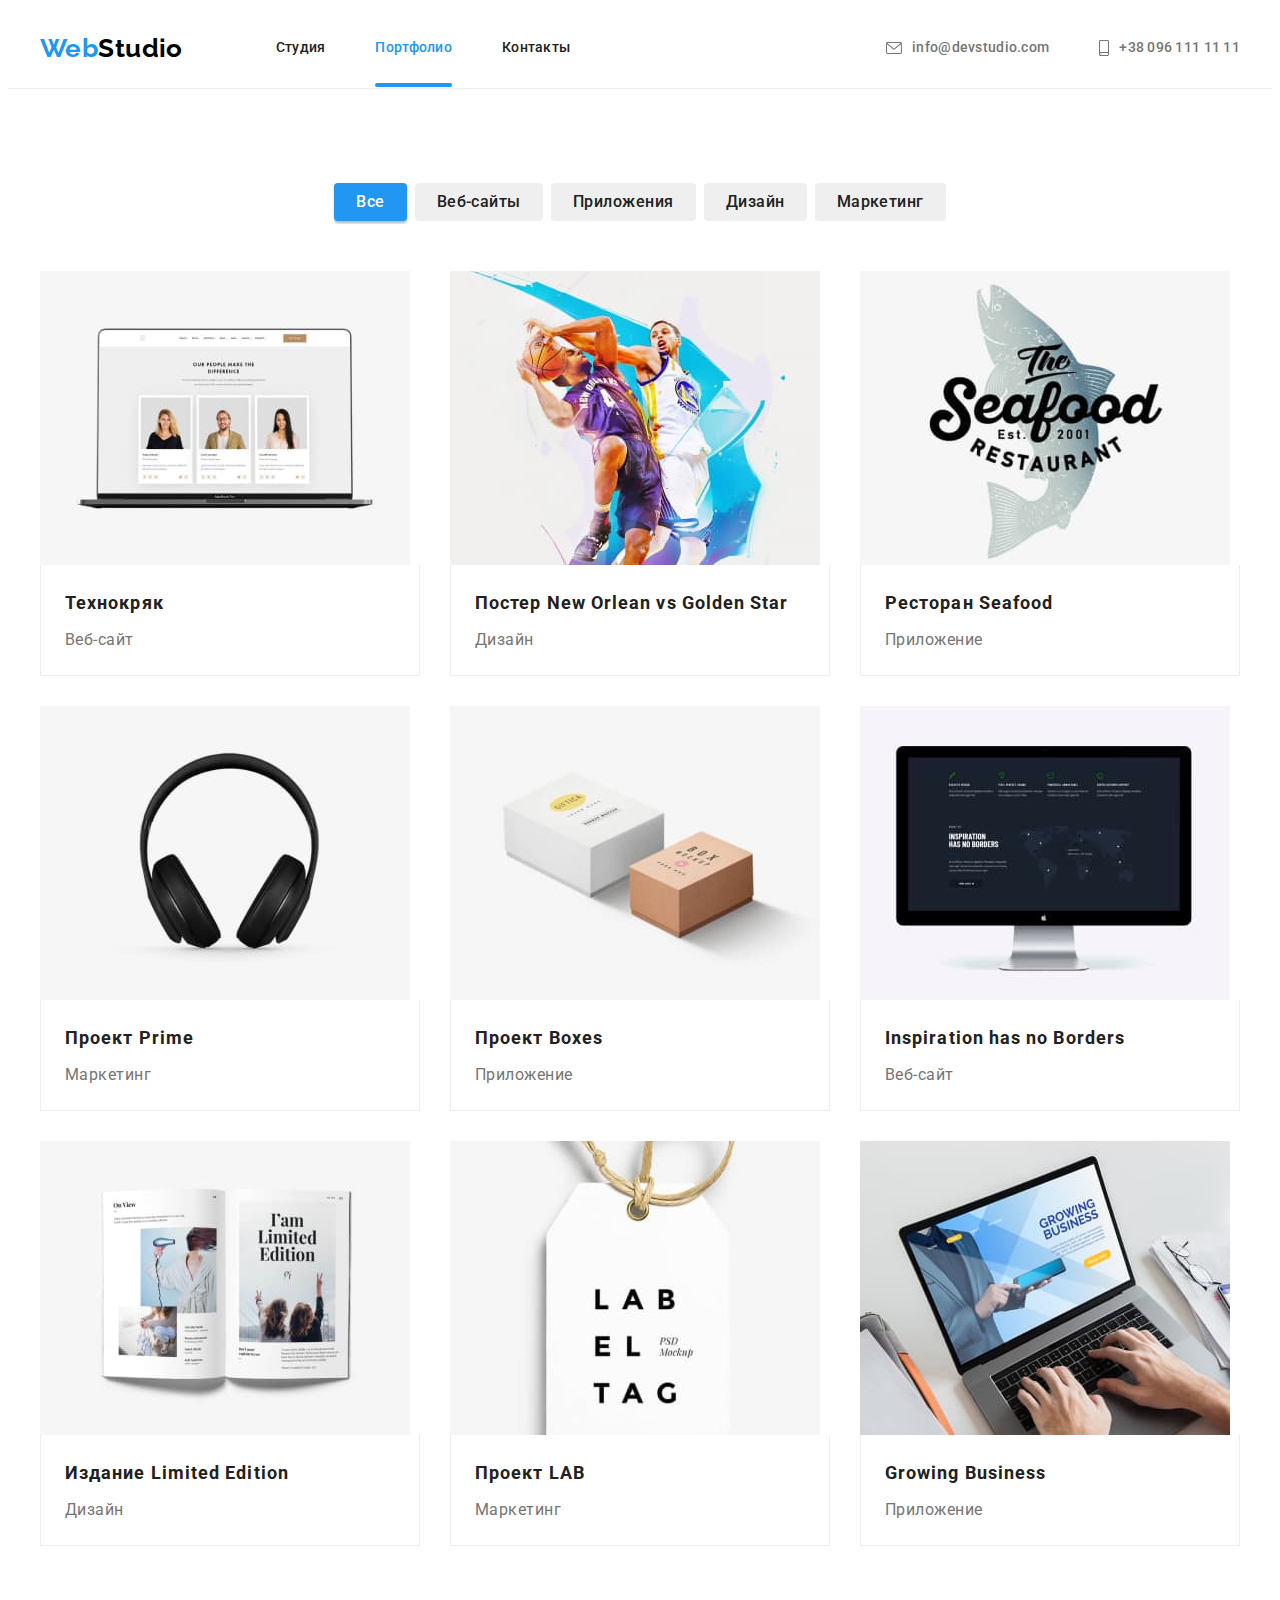
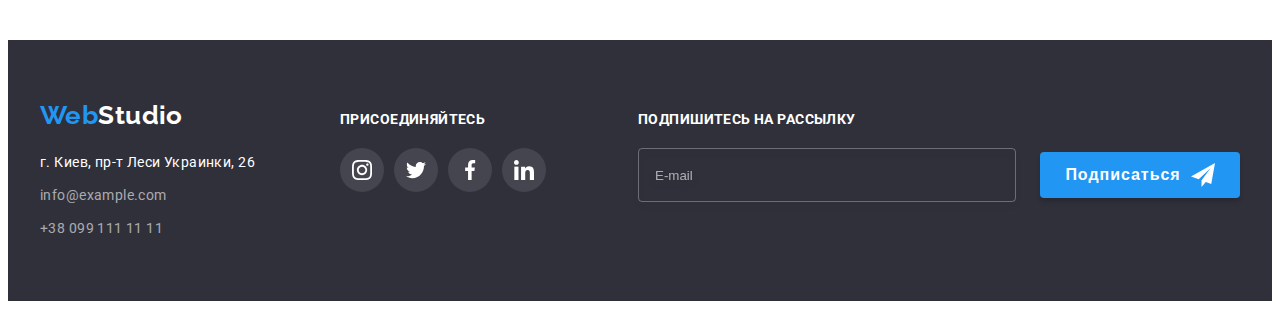
==== portfolio.html @ 94c58265 "add hw 6 files" ====
<!DOCTYPE html>
<html lang="ru">
  <head>
    <meta charset="UTF-8" />
    <meta http-equiv="X-UA-Compatible" content="IE=edge" />
    <meta name="viewport" content="width=device-width, initial-scale=1.0" />
    <title>Go item 1</title>
    <link rel="preconnect" href="https://fonts.googleapis.com" />
    <link rel="preconnect" href="https://fonts.gstatic.com" crossorigin />
    <link
      href="https://fonts.googleapis.com/css2?family=Raleway:wght@700&family=Roboto:wght@300;400;500;700;900&display=swap"
      rel="stylesheet"
    />
    <link
      rel="stylesheet"
      href="https://cdnjs.cloudflare.com/ajax/libs/modern-normalize/1.1.0/modern-normalize.min.css"
      integrity="sha512-wpPYUAdjBVSE4KJnH1VR1HeZfpl1ub8YT/NKx4PuQ5NmX2tKuGu6U/JRp5y+Y8XG2tV+wKQpNHVUX03MfMFn9Q=="
      crossorigin="anonymous"
      referrerpolicy="no-referrer"
    />
    <link rel="stylesheet" href="./css/main.min.css" />
  </head>
  <body>
    <!-- =================== HEADER =================== -->
    <header class="page-header">
		<div class="container page-header__container">
			<nav class="navigation">
				<!-- логотип -->
				<a class="logo page-header__logo logo_theme_light" href="index.html" lang="en"
					><span class="logo__prefix">Web</span>Studio</a
				>
				<!-- Список новігації -->
				<ul class="menu">
					<li class="menu__item">
						<a class="menu__link " href="index.html">Студия</a>
					</li>
					<li class="menu__item">
						<a class="menu__link menu__link_active" href="portfolio.html">Портфолио</a>
					</li>
					<li class="menu__item">
						<a class="menu__link" href="#contacts">Контакты</a>
					</li>
				</ul>
			</nav>
			<!-- список контактів в header -->
			<ul class="page-header__contacts">
				<li class="page-header__contacts-item">
					<a class="page-header__link" href="mailto:info@devstudio.com" lang="en">
						<svg class="page-header__icon" width="16" height="12">
							<use href="./images/sprite.svg#envelope"></use>
						</svg>
						info@devstudio.com
					</a>
				</li>
				<li class="page-header__contacts-item">
					<a class="page-header__link" href="tel:+380961111111">
						<svg class="page-header__icon" width="10" height="16">
							<use href="./images/sprite.svg#smartphone"></use>
						</svg>
						+38 096 111 11 11</a
					>
				</li>
			</ul>
		</div>
	</header>
    <!-- =================== /HEADER =================== -->
    <!-- =================== MAIN PORTFOLIO =================== -->
    <main class="portfolio-main">
      <section class="section">
        <h2 class="section-portfolio-title">Портфолио</h2>
        <div class="container">
          <ul class="filter-list list-reset">
            <li class="filter-list-item">
              <button class="filter-btn active-btn" type="button">Все</button>
            </li>
            <li class="filter-list-item">
              <button class="filter-btn" type="button">Веб-сайты</button>
            </li>
            <li class="filter-list-item">
              <button class="filter-btn" type="button">Приложения</button>
            </li>
            <li class="filter-list-item">
              <button class="filter-btn" type="button">Дизайн</button>
            </li>
            <li class="filter-list-item">
              <button class="filter-btn" type="button">Маркетинг</button>
            </li>
          </ul>
        </div>
        <div class="container">
          <ul class="portfolio-list list-reset">
            <li class="portfolio-list-item">
              <div class="portfolio-img-wrapper">
                <img
                  class="portfolio-img"
                  src="./images/portfolio/portfolio-img-0.jpg"
                  alt="Открытый ноутбук"
                  width="370"
                  height="294"
                />
                <p class="portfolio-overlay">
                  Ресурс предлагает комплексные предложения с разным уровнем функционала и сервисов.
                  Все это позволит посетителю получить исчерпывающие сведения о компании или частном
                  лице.
                </p>
              </div>
              <div class="portfolio-content-wrapper">
                <h3 class="portfolio-title">Технокряк</h3>
                <p class="portfolio-description">Веб-сайт</p>
              </div>
            </li>
            <li class="portfolio-list-item">
              <div class="portfolio-img-wrapper">
                <img
                  class="portfolio-img"
                  src="./images/portfolio/portfolio-img-1.jpg"
                  alt="Два баскетболиста с мячем в прежке"
                  width="370"
                  height="294"
                />
                <p class="portfolio-overlay">
                  Ресурс предлагает комплексные предложения с разным уровнем функционала и сервисов.
                  Все это позволит посетителю получить исчерпывающие сведения о компании или частном
                  лице.
                </p>
              </div>
              <div class="portfolio-content-wrapper">
                <h3 class="portfolio-title">Постер&nbsp;<span lang="en">New Orlean vs Golden Star</span></h3>
                <p class="portfolio-description">Дизайн</p>
              </div>
            </li>
            <li class="portfolio-list-item">
              <div class="portfolio-img-wrapper">
                <img
                  class="portfolio-img"
                  src="./images/portfolio/portfolio-img-2.jpg"
                  alt="Название ресторана на фоне лосося"
                  width="370"
                  height="294"
                />
                <p class="portfolio-overlay">
                  Ресурс предлагает комплексные предложения с разным уровнем функционала и сервисов.
                  Все это позволит посетителю получить исчерпывающие сведения о компании или частном
                  лице.
                </p>
              </div>
              <div class="portfolio-content-wrapper">
                <h3 class="portfolio-title">Ресторан&nbsp;<span lang="en">Seafood</span></h3>
                <p class="portfolio-description">Приложение</p>
              </div>
            </li>
            <li class="portfolio-list-item">
              <div class="portfolio-img-wrapper">
                <img
                  class="portfolio-img"
                  src="./images/portfolio/portfolio-img-3.jpg"
                  alt="Наушники полноразмерные черного цвета"
                  width="370"
                  height="294"
                />
                <p class="portfolio-overlay">
                  Ресурс предлагает комплексные предложения с разным уровнем функционала и сервисов.
                  Все это позволит посетителю получить исчерпывающие сведения о компании или частном
                  лице.
                </p>
              </div>
              <div class="portfolio-content-wrapper">
                <h3 class="portfolio-title">Проект&nbsp;<span lang="en">Prime</span></h3>
                <p class="portfolio-description">Маркетинг</p>
              </div>
            </li>
            <li class="portfolio-list-item">
              <div class="portfolio-img-wrapper">
                <img
                  class="portfolio-img"
                  src="./images/portfolio/portfolio-img-4.jpg"
                  alt="Две картонные коробки"
                  width="370"
                  height="294"
                />
                <p class="portfolio-overlay">
                  Ресурс предлагает комплексные предложения с разным уровнем функционала и сервисов.
                  Все это позволит посетителю получить исчерпывающие сведения о компании или частном
                  лице.
                </p>
              </div>
              <div class="portfolio-content-wrapper">
                <h3 class="portfolio-title">Проект&nbsp;<span lang="en">Boxes</span></h3>
                <p class="portfolio-description">Приложение</p>
              </div>
            </li>
            <li class="portfolio-list-item">
              <div class="portfolio-img-wrapper">
                <img
                  class="portfolio-img"
                  src="./images/portfolio/portfolio-img-5.jpg"
                  alt=""
                  width="370"
                  height="294"
                />
                <p class="portfolio-overlay">
                  Ресурс предлагает комплексные предложения с разным уровнем функционала и сервисов.
                  Все это позволит посетителю получить исчерпывающие сведения о компании или частном
                  лице.
                </p>
              </div>
              <div class="portfolio-content-wrapper">
                <h3 class="portfolio-title" lang="en">Inspiration has no Borders</h3>
                <p class="portfolio-description">Веб-сайт</p>
              </div>
            </li>
            <li class="portfolio-list-item">
              <div class="portfolio-img-wrapper">
                <img
                  class="portfolio-img"
                  src="./images/portfolio/portfolio-img-6.jpg"
                  alt=""
                  width="370"
                  height="294"
                />
                <p class="portfolio-overlay">
                  Ресурс предлагает комплексные предложения с разным уровнем функционала и сервисов.
                  Все это позволит посетителю получить исчерпывающие сведения о компании или частном
                  лице.
                </p>
              </div>
              <div class="portfolio-content-wrapper">
                <h3 class="portfolio-title">Издание&nbsp;<span lang="en">Limited Edition</span></h3>
                <p class="portfolio-description">Дизайн</p>
              </div>
            </li>
            <li class="portfolio-list-item">
              <div class="portfolio-img-wrapper">
                <img
                  class="portfolio-img"
                  src="./images/portfolio/portfolio-img-7.jpg"
                  alt=""
                  width="370"
                  height="294"
                />
                <p class="portfolio-overlay">
                  Ресурс предлагает комплексные предложения с разным уровнем функционала и сервисов.
                  Все это позволит посетителю получить исчерпывающие сведения о компании или частном
                  лице.
                </p>
              </div>
              <div class="portfolio-content-wrapper">
                <h3 class="portfolio-title">Проект&nbsp;<span lang="en">LAB</h3>
                <p class="portfolio-description">Маркетинг</p>
              </div>
            </li>
            <li class="portfolio-list-item">
              <div class="portfolio-img-wrapper">
                <img
                  class="portfolio-img"
                  src="./images/portfolio/portfolio-img-8.jpg"
                  alt=""
                  width="370"
                  height="294"
                />
                <p class="portfolio-overlay">
                  Ресурс предлагает комплексные предложения с разным уровнем функционала и сервисов.
                  Все это позволит посетителю получить исчерпывающие сведения о компании или частном
                  лице.
                </p>
              </div>
              <div class="portfolio-content-wrapper">
                <h3 class="portfolio-title" lang="en">Growing Business</h3>
                <p class="portfolio-description">Приложение</p>
              </div>
            </li>
          </ul>
        </div>
      </section>
    </main>
    <!-- =================== /MAIN PORTFOLIO =================== -->
    <!-- =================== FOOTER =================== -->
    <footer class="footer">
		<!-- логотип -->
		<div class="container container_flex">
			<div class="logo-address-wrapper">
				<a class="logo footer__logo logo_theme_dark" href="index.html" lang="en"
					><span class="logo__prefix">Web</span>Studio</a
				>
				<address class="contacts-wrapper" id="contacts">
					<ul class="contacts">
						<li class="contacts__item">
							<a
								class="contacts__address"
								href="https://goo.gl/maps/Z5ZoZH5XXQF2UGuZ8"
								target="_blank"
								rel="noopener noreferrre"
								>г. Киев, пр-т Леси Украинки, 26</a
							>
						</li>
						<li class="contacts__item">
							<a class="contacts__mail" href="mailto:info@example.com" lang="en"
								>info@example.com</a
							>
						</li>
						<li class="contacts__item">
							<a class="contacts__tel" href="tel:+380991111111"
								>+38 099 111 11 11</a
							>
						</li>
					</ul>
				</address>
			</div>
			<div class="social-wrapper">
				<p class="footer__wrapper-description">Присоединяйтесь</p>
				<ul class="social">
					<li class="social__item">
						<a href="#" class="social__link social__link_theme_dark">
							<svg
								class="social__icon social__icon_theme_dark"
								width="20px"
								height="20px"
							>
								<use href="./images/sprite.svg#instagram"></use>
							</svg>
						</a>
					</li>
					<li class="social__item">
						<a href="#" class="social__link social__link_theme_dark">
							<svg
								class="social__icon social__icon_theme_dark"
								width="20px"
								height="20px"
							>
								<use href="./images/sprite.svg#twitter"></use>
							</svg>
						</a>
					</li>
					<li class="social__item">
						<a href="#" class="social__link social__link_theme_dark">
							<svg
								class="social__icon social__icon_theme_dark"
								width="20px"
								height="20px"
							>
								<use href="./images/sprite.svg#facebook"></use>
							</svg>
						</a>
					</li>
					<li class="social__item">
						<a href="#" class="social__link social__link_theme_dark">
							<svg
								class="social__icon social__icon_theme_dark"
								width="20px"
								height="20px"
							>
								<use href="./images/sprite.svg#linkedin"></use>
							</svg>
						</a>
					</li>
				</ul>
			</div>
			<div class="subscription-form-wrapper">
				<form name="subscription-form" class="subscription-form">
					<p class="footer__wrapper-description">Подпишитесь на рассылку</p>
					<div class="subscription-form-container">
						<input
							type="email"
							name="user_email"
							class="subscription-form__input"
							required
							placeholder="E-mail"
						/>
						<button type="submit" class="button">
							Подписаться
							<svg class="button__send-icon">
								<use href="./images/sprite.svg#send-icon"></use>
							</svg>
						</button>
					</div>
				</form>
			</div>
		</div>
	</footer>
    <!-- =================== /FOOTER =================== -->
    <script src="./script/js.js"></script>
  </body>
</html>
---- css/main.min.css ----
:root{--accent-color: #2196f3;--title-color: #ffffff;--subtitle-color: #212121;--description-color: #757575;--title-background-color: #2f303a;--portfolio-background-color: #e5e5e5;--card-items: 3;--card-indent: 30px}.visually-hidden{position:absolute;width:1px;height:1px;margin:-1px;border:0;padding:0;white-space:nowrap;clip-path:inset(100%);clip:rect(0 0 0 0);overflow:hidden}ul,ol{list-style:none}a{text-decoration:none}h1,h2,h3,h4,h5,h6,p{margin-top:0;margin-bottom:0}ul,ol{margin-top:0;margin-bottom:0;padding-left:0}img{display:block}button{cursor:pointer}address{font-style:normal}body{font-family:"Roboto",sans-serif;color:var(--description-color);font-size:14px;letter-spacing:.03em;line-height:1.14;min-width:1200px}.container{width:1200px;margin-left:auto;margin-right:auto;padding-left:15px;padding-right:15px}.container_flex{display:flex}.section{padding-top:94px;padding-bottom:94px}.section_no_padding_top{padding-top:0}.section_bg-color{background-color:#f5f4fa}.section-title{margin-bottom:50px;font-weight:700;font-size:36px;line-height:1.17;text-align:center;color:var(--subtitle-color)}.hero__container{display:flex;flex-direction:column;align-items:center;width:1600px;height:600px;padding-top:200px;padding-bottom:200px;background-color:var(--title-background-color);background-image:linear-gradient(rgba(47, 48, 58, 0.4), rgba(47, 48, 58, 0.4)),url("../images/hero/nero-background.jpg");background-repeat:no-repeat;background-position:center;background-size:contain}.hero__title{width:696px;margin-bottom:30px;color:var(--title-color);font-weight:900;font-size:44px;line-height:1.36;text-align:center;letter-spacing:.06em;text-transform:uppercase}.benefits{display:flex;margin-left:calc(-1*var(--card-indent));margin-top:calc(-1*var(--card-indent))}.benefits__card{margin-left:var(--card-indent);margin-top:var(--card-indent);--card-items: 4;width:calc((100% - var(--card-indent)*var(--card-items))/var(--card-items))}.benefits__icon-wrapper{padding-left:calc((100% - 70px)/2);padding-top:25px;padding-bottom:25px;margin-bottom:30px;background:#f5f4fa;border-radius:4px}.benefits__icon{width:70px;height:70px;transform:scale(1);transition:transform 250ms cubic-bezier(0.4, 0, 0.2, 1)}.benefits__card:hover .benefits__icon,.benefits__card:focus .benefits__icon{transform:scale(1.25)}.benefits__title{margin-bottom:10px;color:var(--subtitle-color);font-weight:700;text-transform:uppercase}.benefits__description{line-height:1.71}.our-works{display:flex;flex-wrap:wrap;margin-left:calc(-1*var(--card-indent));margin-top:calc(-1*var(--card-indent))}.our-works__card{position:relative;overflow:hidden;margin-left:var(--card-indent);margin-top:var(--card-indent);width:calc((100% - var(--card-indent)*var(--card-items))/var(--card-items))}.our-works__img{transform:scale(1);transition:transform 250ms cubic-bezier(0.4, 0, 0.2, 1)}.our-works__card:hover .our-works__img,.our-works__card:focus .our-works__img{transform:scale(1.05)}.our-works__description{display:flex;align-items:center;justify-content:center;position:absolute;bottom:0;width:100%;height:70px;background-color:rgba(47,48,58,.8);font-weight:700;text-transform:uppercase;color:var(--title-color);transform:translateY(100%);transition:transform 250ms cubic-bezier(0.4, 0, 0.2, 1);overflow:auto}.our-works__card:hover .our-works__description,.our-works__card:focus .our-works__description{transform:translateY(0)}.employees{display:flex;flex-wrap:wrap;margin-left:calc(-1*var(--card-indent));margin-top:calc(-1*var(--card-indent))}.employees__card{padding-bottom:30px;--card-items: 4;margin-left:var(--card-indent);margin-top:var(--card-indent);width:calc((100% - var(--card-indent)*var(--card-items))/var(--card-items));background:#fff;box-shadow:0px 1px 3px rgba(0,0,0,.12),0px 1px 1px rgba(0,0,0,.14),0px 2px 1px rgba(0,0,0,.2);border-radius:0px 0px 4px 4px;transform:scale(1);transition:transform 250ms cubic-bezier(0.4, 0, 0.2, 1)}.employees__card:hover,.employees__card:focus{transform:scale(1.05)}.employees__photo{margin-bottom:30px}.employees__title{margin-bottom:10px;font-weight:500;font-size:16px;line-height:1.19;text-align:center;color:var(--subtitle-color)}.employees__position{margin-bottom:16px;font-size:16px;line-height:1.19;text-align:center;color:var(--description-color)}.clients{display:flex;justify-content:space-between}.clients__link{display:flex;justify-content:center;align-items:center;width:170px;height:92px;border:1px #afb1b8 solid;border-radius:4px;transition:border-color 250ms cubic-bezier(0.4, 0, 0.2, 1)}.clients__link:hover,.clients__link:focus{border-color:var(--accent-color)}.clients__icon{width:106px;height:60px;fill:#afb1b8;transform:scale(1);transition:transform 250ms cubic-bezier(0.4, 0, 0.2, 1),fill 250ms cubic-bezier(0.4, 0, 0.2, 1)}.clients__link:hover .clients__icon,.clients__link:focus .clients__icon{fill:var(--accent-color);transform:scale(1.25)}.section-portfolio-title{display:none}.filter-list{display:flex;justify-content:center}.filter-list-item:not(:last-child){margin-bottom:50px;margin-right:8px}.filter-btn{position:relative;padding:6px 22px;font-family:"Roboto",sans-serif;font-style:normal;font-weight:500;font-size:16px;line-height:1.63;letter-spacing:.03em;text-align:center;color:var(--subtitle-color);cursor:pointer;border:none;border-radius:4px;transition:background-color 250ms cubic-bezier(0.4, 0, 0.2, 1),color 250ms cubic-bezier(0.4, 0, 0.2, 1),box-shadow 250ms cubic-bezier(0.4, 0, 0.2, 1)}.filter-btn:hover,.filter-btn:focus{background-color:var(--accent-color);color:var(--title-color);box-shadow:0px 3px 1px rgba(0,0,0,.1),0px 1px 2px rgba(0,0,0,.08),0px 2px 2px rgba(0,0,0,.12)}.active-btn{background-color:var(--accent-color);color:var(--title-color);box-shadow:0px 3px 1px rgba(0,0,0,.1),0px 1px 2px rgba(0,0,0,.08),0px 2px 2px rgba(0,0,0,.12)}.portfolio-list{display:flex;flex-wrap:wrap;margin-left:calc(-1*var(--card-indent));margin-top:calc(-1*var(--card-indent))}.portfolio-list-item{margin-left:var(--card-indent);margin-top:var(--card-indent);width:calc((100% - var(--card-indent)*var(--card-items))/var(--card-items));transition:box-shadow 250ms cubic-bezier(0.4, 0, 0.2, 1)}.portfolio-list-item:hover,.portfolio-list-item:focus{box-shadow:0px 1px 1px rgba(0,0,0,.12),0px 4px 4px rgba(0,0,0,.06),1px 4px 6px rgba(0,0,0,.16)}.portfolio-img-wrapper{position:relative;overflow:hidden}.portfolio-overlay{position:absolute;width:100%;height:100%;padding:63px 24px;top:0;left:0;background-color:rgba(33,150,243,.9);font-family:"Roboto",sans-serif;font-style:normal;font-weight:400;font-size:18px;line-height:1.56;letter-spacing:.03em;color:var(--title-color);transform:translateY(100%);transition:transform 250ms cubic-bezier(0.4, 0, 0.2, 1);overflow:auto}.portfolio-list-item:hover .portfolio-overlay,.portfolio-list-item:focus .portfolio-overlay{transform:translateY(0)}.portfolio-content-wrapper{padding:20px 24px 20px 24px;border:1px solid #eee;border-top:0}.portfolio-title{margin-bottom:4px;font-family:"Roboto",sans-serif;font-style:normal;font-weight:700;font-size:18px;line-height:2;letter-spacing:.06em;color:var(--subtitle-color)}.portfolio-description{font-family:"Roboto",sans-serif;font-style:normal;font-weight:400;font-size:16px;line-height:1.88;letter-spacing:.03em;color:var(--description-color)}.page-header{display:flex;align-items:center;min-height:80px;border-bottom:1px solid #ececec}.page-header__container{display:flex;align-items:center;justify-content:space-between}.navigation{display:flex;align-items:center}.menu{display:flex;align-items:center}.menu__item:not(:last-child){margin-right:50px}.menu__link{position:relative;padding-top:32px;padding-bottom:32px;font-weight:500;letter-spacing:.02em;color:var(--subtitle-color);transition:color 250ms cubic-bezier(0.4, 0, 0.2, 1)}.menu__link:hover,.menu__link:focus{color:var(--accent-color)}.menu__link::after{content:"";position:absolute;display:block;bottom:40%;left:50%;right:50%;border:2px var(--accent-color) solid;border-radius:2px;background-color:var(--accent-color);opacity:0;transition:opacity 500ms cubic-bezier(0.4, 0, 0.2, 1),bottom 500ms linear,left 500ms linear,right 500ms linear}.menu__link:hover::after,.menu__link:focus::after{opacity:1;bottom:0%;left:0;right:0}.menu__link_active{color:var(--accent-color)}.menu__link_active::after{opacity:1;bottom:0%;left:0;right:0}.page-header__contacts{display:flex;align-items:center}.page-header__contacts-item:first-child{margin-right:50px}.page-header__link{display:flex;align-items:center;font-weight:500;letter-spacing:.02em;color:var(--description-color);fill:var(--description-color);transition:color 250ms cubic-bezier(0.4, 0, 0.2, 1),fill 250ms cubic-bezier(0.4, 0, 0.2, 1)}.page-header__link:hover,.page-header__link:focus{color:var(--accent-color);fill:var(--accent-color)}.page-header__icon{margin-right:10px}.footer{background-color:var(--title-background-color)}.logo-address-wrapper{padding-top:60px;padding-bottom:60px;margin-right:70px}.contacts{width:230px}.contacts__item:not(:last-child){margin-bottom:9px}.contacts__address{font-style:normal;font-weight:400;line-height:1.71;color:var(--title-color)}.contacts__mail,.contacts__tel{font-style:normal;font-weight:400;line-height:1.71;color:rgba(255,255,255,.6)}.social-wrapper{padding-top:72px;margin-right:92px}.footer__wrapper-description{font-weight:700;text-transform:uppercase;color:var(--title-color);margin-bottom:20px}.subscription-form-wrapper{padding-top:72px;width:100%}.subscription-form-container{display:flex;justify-content:space-between}.subscription-form__input{width:358px;height:50px;margin-right:12px;padding-left:16px;color:var(--title-color);background-color:rgba(0,0,0,0);border:1px solid rgba(255,255,255,.3);filter:drop-shadow(0px 4px 4px rgba(0, 0, 0, 0.15));border-radius:4px}.subscription-form__input::placeholder{color:rgba(255,255,255,.6)}.logo{display:inline-block;font-family:"Raleway",sans-serif;font-weight:700;font-size:26px;line-height:1.19;transition:transform 250ms cubic-bezier(0.4, 0, 0.2, 1)}.logo:hover,.logo:focus{transform:scale(1.1)}.page-header__logo{margin-right:93px}.footer__logo{margin-bottom:20px}.logo_theme_light{color:#000}.logo_theme_dark{color:var(--title-color)}.logo__prefix{color:var(--accent-color)}.social{display:flex;justify-content:center;align-items:center}.social__item:not(:last-child){margin-right:10px}.social__link{display:flex;justify-content:center;align-items:center;width:44px;height:44px;border-radius:50%;transition:background-color 250ms cubic-bezier(0.4, 0, 0.2, 1)}.social__link:hover,.social__link:focus{background-color:var(--accent-color)}.social__link_theme_light{background-color:var(--title-color)}.social__link_theme_dark{background-color:rgba(255,255,255,.1)}.social__icon{transition:fill 250ms cubic-bezier(0.4, 0, 0.2, 1)}.social__link:hover .social__icon,.social__link:focus .social__icon{fill:var(--title-color)}.social__icon_theme_light{fill:#afb1b8}.social__icon_theme_dark{fill:var(--title-color)}.button{display:flex;justify-content:center;align-items:center;align-self:center;min-width:200px;border:none;box-shadow:0px 4px 4px rgba(0,0,0,.15);border-radius:4px;padding:8px 22px;color:var(--title-color);background-color:var(--accent-color);font-weight:700;font-size:16px;line-height:1.88;letter-spacing:.06em;cursor:pointer;transition:background-color 250ms cubic-bezier(0.4, 0, 0.2, 1)}.button:hover,.button:focus{background-color:#188ce8}.button__send-icon{width:24px;height:24px;margin-left:10px;fill:var(--title-color)}.backdrop{position:fixed;top:0;left:0;width:100%;height:100%;background-color:rgba(0,0,0,.2);transition:opacity 250ms cubic-bezier(0.4, 0, 0.2, 1),visibility 250ms cubic-bezier(0.4, 0, 0.2, 1),transform 250ms cubic-bezier(0.4, 0, 0.2, 1)}.backdrop.is-hidden{opacity:0;transform:scale(0);visibility:hidden;pointer-events:none}.modal{position:absolute;padding:40px;width:528px;height:581px;top:50%;left:50%;transform:translate(-50%, -50%);background-color:#fff;border-radius:4px}.modal-close-btn{display:flex;justify-content:center;align-items:center;position:absolute;top:8px;right:8px;width:30px;height:30px;padding:none;background-color:#fff;border:1px solid rgba(0,0,0,.1);border-radius:50%;cursor:pointer}.modal-close-btn-icon{width:18px;height:18px;fill:#000;transition:fill 250ms cubic-bezier(0.4, 0, 0.2, 1)}.modal-close-btn:hover .modal-close-btn-icon,.modal-close-btn:focus .modal-close-btn-icon{fill:var(--accent-color)}.call-back-form{display:flex;flex-direction:column;justify-content:flex-start}.call-back-form-description{font-weight:700;font-size:20px;line-height:1.15;text-align:center;color:var(--subtitle-color);margin-bottom:12px}.call-back-form-lable{margin-bottom:10px}.call-back-form-lable-kay{display:block;font-size:12px;line-height:1.17;letter-spacing:.01em;color:var(--description-color);margin-bottom:4px}.call-back-form-input-wrapper{position:relative;display:block}.call-back-form-input{width:100%;height:40px;border:1px solid rgba(33,33,33,.2);border-radius:4px;padding-left:42px;transition:border-color 250ms cubic-bezier(0.4, 0, 0.2, 1)}.call-back-form-input:focus{outline:none;border-color:var(--accent-color)}.call-back-form-input-icon{position:absolute;left:12px;top:50%;transform:translateY(-50%);width:18px;height:18px;fill:var(--subtitle-color);transition:fill 250ms cubic-bezier(0.4, 0, 0.2, 1)}.call-back-form-input:focus+.call-back-form-input-icon{fill:var(--accent-color)}.call-back-form-message{width:100%;height:120px;resize:none;padding:12px 16px;border:1px solid rgba(33,33,33,.2);border-radius:4px;margin-bottom:20px;transition:border-color 250ms cubic-bezier(0.4, 0, 0.2, 1)}.call-back-form-message:focus{outline:none;border-color:var(--accent-color)}.call-back-form-message::placeholder{letter-spacing:.01em;color:rgba(117,117,117,.5)}.call-back-form-checkbox-wrapper{display:flex;justify-content:flex-start;align-items:center;flex-wrap:wrap;margin-bottom:30px}.call-back-form-checkbox-icon{display:inline-block;width:16px;height:15px;border:2px solid var(--subtitle-color);border-radius:2px;margin-right:7px;cursor:pointer;fill:rgba(0,0,0,0);transition:border 250ms cubic-bezier(0.4, 0, 0.2, 1),fill 250ms cubic-bezier(0.4, 0, 0.2, 1),outline 250ms cubic-bezier(0.4, 0, 0.2, 1)}.call-back-form-checkbox:checked+.call-back-form-checkbox-icon{border:none;fill:var(--accent-color)}.call-back-form-checkbox:checked:focus+.call-back-form-checkbox-icon{outline:1px solid rgba(0,0,0,.8)}.call-back-form-checkbox:not(:checked):focus+.call-back-form-checkbox-icon{outline:1px solid var(--accent-color)}.call-back-form-checkbox-lable-kay{line-height:1.71;letter-spacing:.03em;color:var(--description-color)}.call-back-form-checkbox-link{text-decoration:underline;color:var(--accent-color)}/*# sourceMappingURL=main.min.css.map */
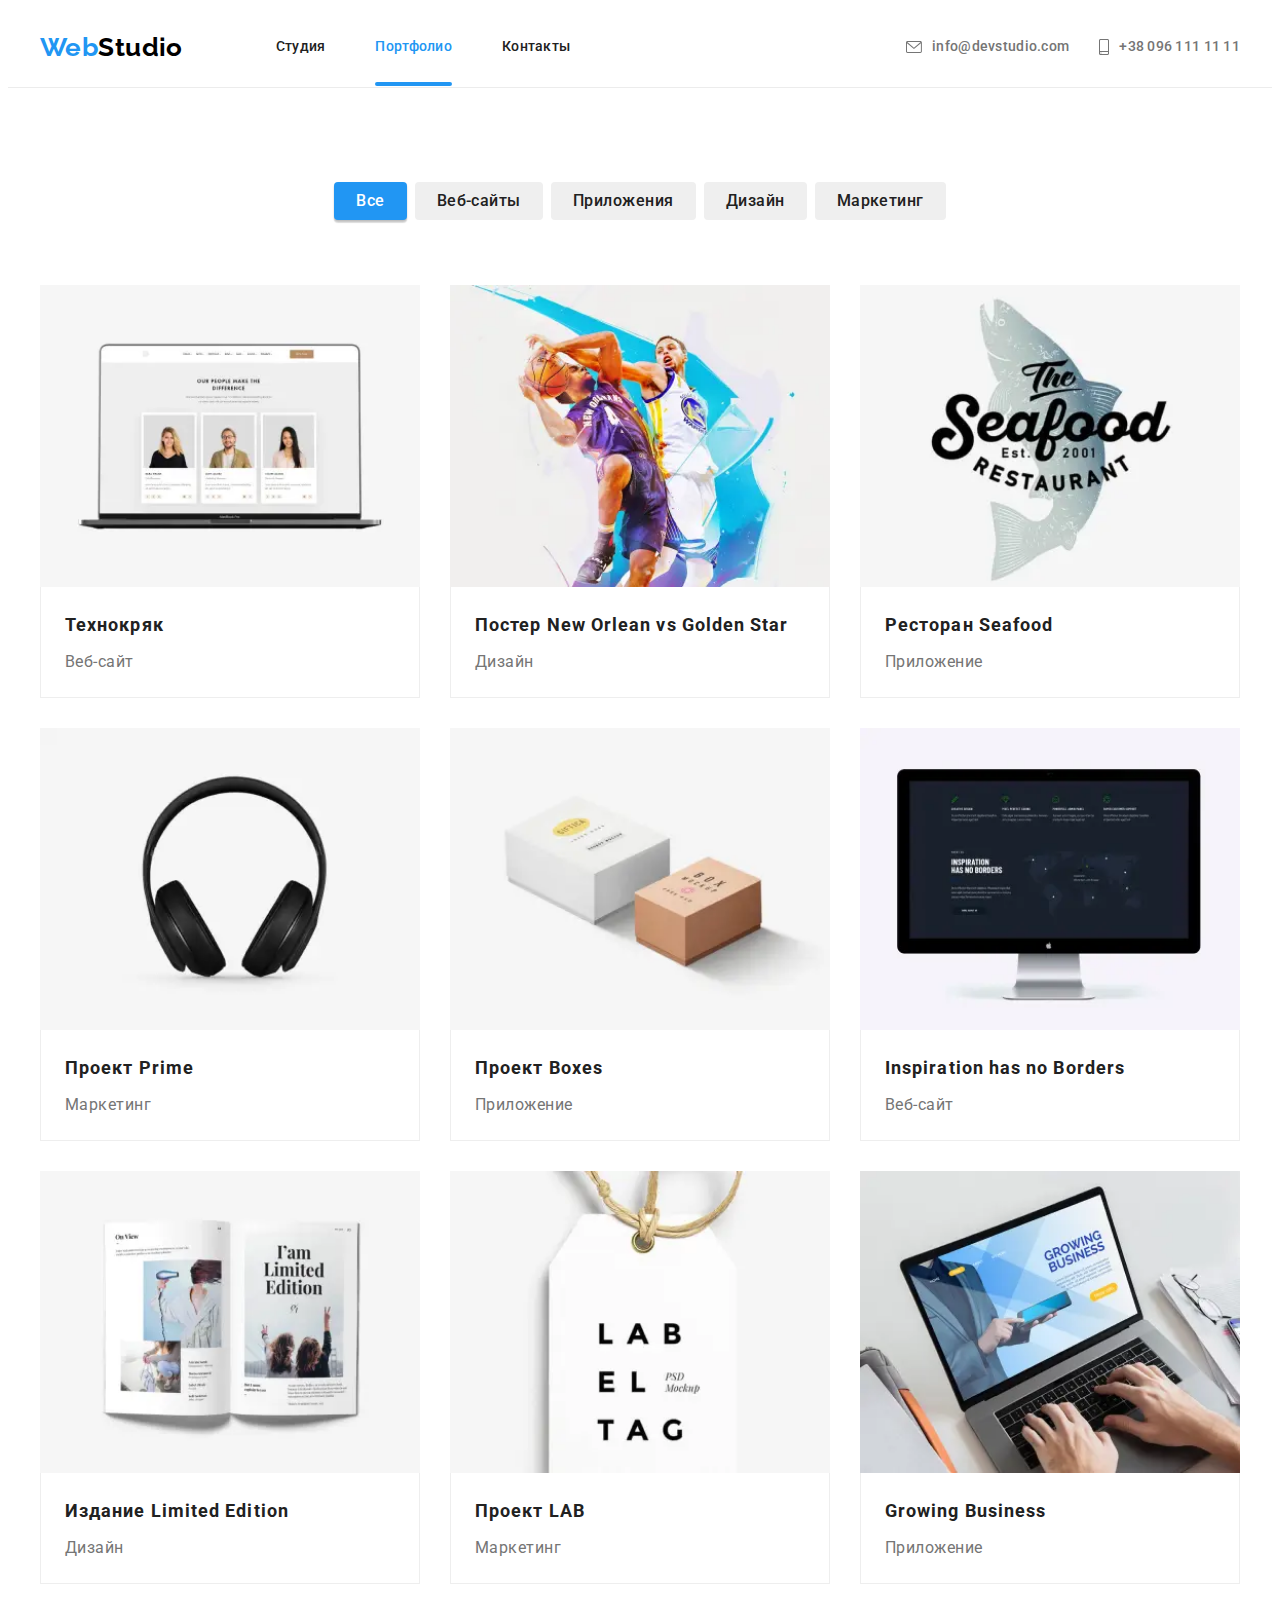
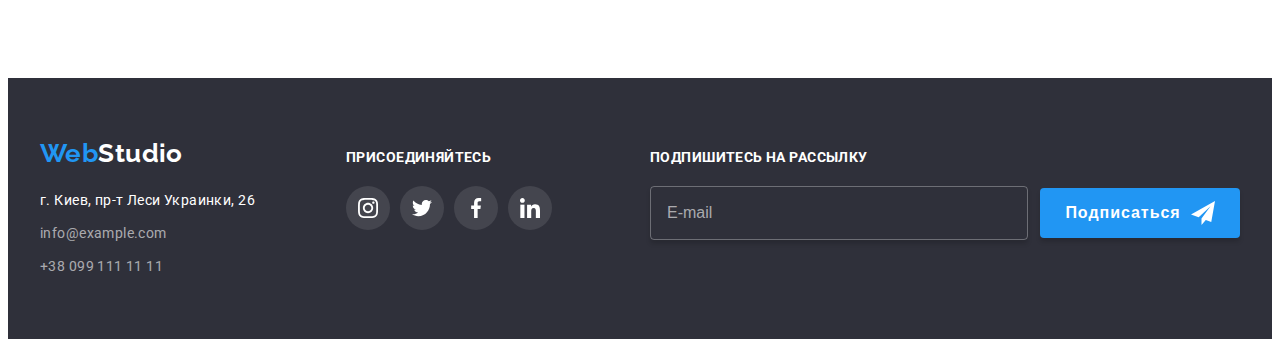
==== commit d38f2adf: "add adaptation, /webp, @2x" ====
--- a/portfolio.html
+++ b/portfolio.html
@@ -1,383 +1,905 @@
 <!DOCTYPE html>
 <html lang="ru">
-  <head>
-    <meta charset="UTF-8" />
-    <meta http-equiv="X-UA-Compatible" content="IE=edge" />
-    <meta name="viewport" content="width=device-width, initial-scale=1.0" />
-    <title>Go item 1</title>
-    <link rel="preconnect" href="https://fonts.googleapis.com" />
-    <link rel="preconnect" href="https://fonts.gstatic.com" crossorigin />
-    <link
-      href="https://fonts.googleapis.com/css2?family=Raleway:wght@700&family=Roboto:wght@300;400;500;700;900&display=swap"
-      rel="stylesheet"
-    />
-    <link
-      rel="stylesheet"
-      href="https://cdnjs.cloudflare.com/ajax/libs/modern-normalize/1.1.0/modern-normalize.min.css"
-      integrity="sha512-wpPYUAdjBVSE4KJnH1VR1HeZfpl1ub8YT/NKx4PuQ5NmX2tKuGu6U/JRp5y+Y8XG2tV+wKQpNHVUX03MfMFn9Q=="
-      crossorigin="anonymous"
-      referrerpolicy="no-referrer"
-    />
-    <link rel="stylesheet" href="./css/main.min.css" />
-  </head>
-  <body>
-    <!-- =================== HEADER =================== -->
-    <header class="page-header">
-		<div class="container page-header__container">
-			<nav class="navigation">
-				<!-- логотип -->
-				<a class="logo page-header__logo logo_theme_light" href="index.html" lang="en"
-					><span class="logo__prefix">Web</span>Studio</a
-				>
-				<!-- Список новігації -->
-				<ul class="menu">
-					<li class="menu__item">
-						<a class="menu__link " href="index.html">Студия</a>
-					</li>
-					<li class="menu__item">
-						<a class="menu__link menu__link_active" href="portfolio.html">Портфолио</a>
-					</li>
-					<li class="menu__item">
-						<a class="menu__link" href="#contacts">Контакты</a>
-					</li>
-				</ul>
-			</nav>
-			<!-- список контактів в header -->
-			<ul class="page-header__contacts">
-				<li class="page-header__contacts-item">
-					<a class="page-header__link" href="mailto:info@devstudio.com" lang="en">
-						<svg class="page-header__icon" width="16" height="12">
-							<use href="./images/sprite.svg#envelope"></use>
-						</svg>
-						info@devstudio.com
-					</a>
-				</li>
-				<li class="page-header__contacts-item">
-					<a class="page-header__link" href="tel:+380961111111">
-						<svg class="page-header__icon" width="10" height="16">
-							<use href="./images/sprite.svg#smartphone"></use>
-						</svg>
-						+38 096 111 11 11</a
-					>
-				</li>
-			</ul>
-		</div>
-	</header>
-    <!-- =================== /HEADER =================== -->
-    <!-- =================== MAIN PORTFOLIO =================== -->
-    <main class="portfolio-main">
-      <section class="section">
-        <h2 class="section-portfolio-title">Портфолио</h2>
-        <div class="container">
-          <ul class="filter-list list-reset">
-            <li class="filter-list-item">
-              <button class="filter-btn active-btn" type="button">Все</button>
-            </li>
-            <li class="filter-list-item">
-              <button class="filter-btn" type="button">Веб-сайты</button>
-            </li>
-            <li class="filter-list-item">
-              <button class="filter-btn" type="button">Приложения</button>
-            </li>
-            <li class="filter-list-item">
-              <button class="filter-btn" type="button">Дизайн</button>
-            </li>
-            <li class="filter-list-item">
-              <button class="filter-btn" type="button">Маркетинг</button>
-            </li>
-          </ul>
-        </div>
-        <div class="container">
-          <ul class="portfolio-list list-reset">
-            <li class="portfolio-list-item">
-              <div class="portfolio-img-wrapper">
-                <img
-                  class="portfolio-img"
-                  src="./images/portfolio/portfolio-img-0.jpg"
-                  alt="Открытый ноутбук"
-                  width="370"
-                  height="294"
-                />
-                <p class="portfolio-overlay">
-                  Ресурс предлагает комплексные предложения с разным уровнем функционала и сервисов.
-                  Все это позволит посетителю получить исчерпывающие сведения о компании или частном
-                  лице.
-                </p>
-              </div>
-              <div class="portfolio-content-wrapper">
-                <h3 class="portfolio-title">Технокряк</h3>
-                <p class="portfolio-description">Веб-сайт</p>
-              </div>
-            </li>
-            <li class="portfolio-list-item">
-              <div class="portfolio-img-wrapper">
-                <img
-                  class="portfolio-img"
-                  src="./images/portfolio/portfolio-img-1.jpg"
-                  alt="Два баскетболиста с мячем в прежке"
-                  width="370"
-                  height="294"
-                />
-                <p class="portfolio-overlay">
-                  Ресурс предлагает комплексные предложения с разным уровнем функционала и сервисов.
-                  Все это позволит посетителю получить исчерпывающие сведения о компании или частном
-                  лице.
-                </p>
-              </div>
-              <div class="portfolio-content-wrapper">
-                <h3 class="portfolio-title">Постер&nbsp;<span lang="en">New Orlean vs Golden Star</span></h3>
-                <p class="portfolio-description">Дизайн</p>
-              </div>
-            </li>
-            <li class="portfolio-list-item">
-              <div class="portfolio-img-wrapper">
-                <img
-                  class="portfolio-img"
-                  src="./images/portfolio/portfolio-img-2.jpg"
-                  alt="Название ресторана на фоне лосося"
-                  width="370"
-                  height="294"
-                />
-                <p class="portfolio-overlay">
-                  Ресурс предлагает комплексные предложения с разным уровнем функционала и сервисов.
-                  Все это позволит посетителю получить исчерпывающие сведения о компании или частном
-                  лице.
-                </p>
-              </div>
-              <div class="portfolio-content-wrapper">
-                <h3 class="portfolio-title">Ресторан&nbsp;<span lang="en">Seafood</span></h3>
-                <p class="portfolio-description">Приложение</p>
-              </div>
-            </li>
-            <li class="portfolio-list-item">
-              <div class="portfolio-img-wrapper">
-                <img
-                  class="portfolio-img"
-                  src="./images/portfolio/portfolio-img-3.jpg"
-                  alt="Наушники полноразмерные черного цвета"
-                  width="370"
-                  height="294"
-                />
-                <p class="portfolio-overlay">
-                  Ресурс предлагает комплексные предложения с разным уровнем функционала и сервисов.
-                  Все это позволит посетителю получить исчерпывающие сведения о компании или частном
-                  лице.
-                </p>
-              </div>
-              <div class="portfolio-content-wrapper">
-                <h3 class="portfolio-title">Проект&nbsp;<span lang="en">Prime</span></h3>
-                <p class="portfolio-description">Маркетинг</p>
-              </div>
-            </li>
-            <li class="portfolio-list-item">
-              <div class="portfolio-img-wrapper">
-                <img
-                  class="portfolio-img"
-                  src="./images/portfolio/portfolio-img-4.jpg"
-                  alt="Две картонные коробки"
-                  width="370"
-                  height="294"
-                />
-                <p class="portfolio-overlay">
-                  Ресурс предлагает комплексные предложения с разным уровнем функционала и сервисов.
-                  Все это позволит посетителю получить исчерпывающие сведения о компании или частном
-                  лице.
-                </p>
-              </div>
-              <div class="portfolio-content-wrapper">
-                <h3 class="portfolio-title">Проект&nbsp;<span lang="en">Boxes</span></h3>
-                <p class="portfolio-description">Приложение</p>
-              </div>
-            </li>
-            <li class="portfolio-list-item">
-              <div class="portfolio-img-wrapper">
-                <img
-                  class="portfolio-img"
-                  src="./images/portfolio/portfolio-img-5.jpg"
-                  alt=""
-                  width="370"
-                  height="294"
-                />
-                <p class="portfolio-overlay">
-                  Ресурс предлагает комплексные предложения с разным уровнем функционала и сервисов.
-                  Все это позволит посетителю получить исчерпывающие сведения о компании или частном
-                  лице.
-                </p>
-              </div>
-              <div class="portfolio-content-wrapper">
-                <h3 class="portfolio-title" lang="en">Inspiration has no Borders</h3>
-                <p class="portfolio-description">Веб-сайт</p>
-              </div>
-            </li>
-            <li class="portfolio-list-item">
-              <div class="portfolio-img-wrapper">
-                <img
-                  class="portfolio-img"
-                  src="./images/portfolio/portfolio-img-6.jpg"
-                  alt=""
-                  width="370"
-                  height="294"
-                />
-                <p class="portfolio-overlay">
-                  Ресурс предлагает комплексные предложения с разным уровнем функционала и сервисов.
-                  Все это позволит посетителю получить исчерпывающие сведения о компании или частном
-                  лице.
-                </p>
-              </div>
-              <div class="portfolio-content-wrapper">
-                <h3 class="portfolio-title">Издание&nbsp;<span lang="en">Limited Edition</span></h3>
-                <p class="portfolio-description">Дизайн</p>
-              </div>
-            </li>
-            <li class="portfolio-list-item">
-              <div class="portfolio-img-wrapper">
-                <img
-                  class="portfolio-img"
-                  src="./images/portfolio/portfolio-img-7.jpg"
-                  alt=""
-                  width="370"
-                  height="294"
-                />
-                <p class="portfolio-overlay">
-                  Ресурс предлагает комплексные предложения с разным уровнем функционала и сервисов.
-                  Все это позволит посетителю получить исчерпывающие сведения о компании или частном
-                  лице.
-                </p>
-              </div>
-              <div class="portfolio-content-wrapper">
-                <h3 class="portfolio-title">Проект&nbsp;<span lang="en">LAB</h3>
-                <p class="portfolio-description">Маркетинг</p>
-              </div>
-            </li>
-            <li class="portfolio-list-item">
-              <div class="portfolio-img-wrapper">
-                <img
-                  class="portfolio-img"
-                  src="./images/portfolio/portfolio-img-8.jpg"
-                  alt=""
-                  width="370"
-                  height="294"
-                />
-                <p class="portfolio-overlay">
-                  Ресурс предлагает комплексные предложения с разным уровнем функционала и сервисов.
-                  Все это позволит посетителю получить исчерпывающие сведения о компании или частном
-                  лице.
-                </p>
-              </div>
-              <div class="portfolio-content-wrapper">
-                <h3 class="portfolio-title" lang="en">Growing Business</h3>
-                <p class="portfolio-description">Приложение</p>
-              </div>
-            </li>
-          </ul>
-        </div>
-      </section>
-    </main>
-    <!-- =================== /MAIN PORTFOLIO =================== -->
-    <!-- =================== FOOTER =================== -->
-    <footer class="footer">
-		<!-- логотип -->
-		<div class="container container_flex">
-			<div class="logo-address-wrapper">
-				<a class="logo footer__logo logo_theme_dark" href="index.html" lang="en"
-					><span class="logo__prefix">Web</span>Studio</a
-				>
-				<address class="contacts-wrapper" id="contacts">
-					<ul class="contacts">
-						<li class="contacts__item">
-							<a
-								class="contacts__address"
-								href="https://goo.gl/maps/Z5ZoZH5XXQF2UGuZ8"
-								target="_blank"
-								rel="noopener noreferrre"
-								>г. Киев, пр-т Леси Украинки, 26</a
-							>
-						</li>
-						<li class="contacts__item">
-							<a class="contacts__mail" href="mailto:info@example.com" lang="en"
-								>info@example.com</a
-							>
-						</li>
-						<li class="contacts__item">
-							<a class="contacts__tel" href="tel:+380991111111"
-								>+38 099 111 11 11</a
-							>
-						</li>
-					</ul>
-				</address>
-			</div>
-			<div class="social-wrapper">
-				<p class="footer__wrapper-description">Присоединяйтесь</p>
-				<ul class="social">
-					<li class="social__item">
-						<a href="#" class="social__link social__link_theme_dark">
-							<svg
-								class="social__icon social__icon_theme_dark"
-								width="20px"
-								height="20px"
-							>
-								<use href="./images/sprite.svg#instagram"></use>
-							</svg>
-						</a>
-					</li>
-					<li class="social__item">
-						<a href="#" class="social__link social__link_theme_dark">
-							<svg
-								class="social__icon social__icon_theme_dark"
-								width="20px"
-								height="20px"
-							>
-								<use href="./images/sprite.svg#twitter"></use>
-							</svg>
-						</a>
-					</li>
-					<li class="social__item">
-						<a href="#" class="social__link social__link_theme_dark">
-							<svg
-								class="social__icon social__icon_theme_dark"
-								width="20px"
-								height="20px"
-							>
-								<use href="./images/sprite.svg#facebook"></use>
-							</svg>
-						</a>
-					</li>
-					<li class="social__item">
-						<a href="#" class="social__link social__link_theme_dark">
-							<svg
-								class="social__icon social__icon_theme_dark"
-								width="20px"
-								height="20px"
-							>
-								<use href="./images/sprite.svg#linkedin"></use>
-							</svg>
-						</a>
-					</li>
-				</ul>
-			</div>
-			<div class="subscription-form-wrapper">
-				<form name="subscription-form" class="subscription-form">
-					<p class="footer__wrapper-description">Подпишитесь на рассылку</p>
-					<div class="subscription-form-container">
-						<input
-							type="email"
-							name="user_email"
-							class="subscription-form__input"
-							required
-							placeholder="E-mail"
-						/>
-						<button type="submit" class="button">
-							Подписаться
-							<svg class="button__send-icon">
-								<use href="./images/sprite.svg#send-icon"></use>
-							</svg>
-						</button>
-					</div>
-				</form>
-			</div>
-		</div>
-	</footer>
-    <!-- =================== /FOOTER =================== -->
-    <script src="./script/js.js"></script>
-  </body>
+    <head>
+        <meta charset="UTF-8" />
+        <meta http-equiv="X-UA-Compatible" content="IE=edge" />
+        <meta name="viewport" content="width=device-width, initial-scale=1.0" />
+        <title>Go item 1</title>
+        <link rel="preconnect" href="https://fonts.googleapis.com" />
+        <link rel="preconnect" href="https://fonts.gstatic.com" crossorigin />
+        <link
+            href="https://fonts.googleapis.com/css2?family=Raleway:wght@700&family=Roboto:wght@300;400;500;700;900&display=swap"
+            rel="stylesheet"
+        />
+        <link
+            rel="stylesheet"
+            href="https://cdnjs.cloudflare.com/ajax/libs/modern-normalize/1.1.0/modern-normalize.min.css"
+            integrity="sha512-wpPYUAdjBVSE4KJnH1VR1HeZfpl1ub8YT/NKx4PuQ5NmX2tKuGu6U/JRp5y+Y8XG2tV+wKQpNHVUX03MfMFn9Q=="
+            crossorigin="anonymous"
+            referrerpolicy="no-referrer"
+        />
+        <link rel="stylesheet" href="./css/main.min.css" />
+    </head>
+    <body>
+        <!-- =================== HEADER =================== -->
+        <header class="page-header">
+            <div class="container page-header__container">
+                <nav class="navigation">
+                    <!-- логотип -->
+                    <a class="logo page-header__logo logo_theme_light" href="index.html" lang="en"
+                        ><span class="logo__prefix">Web</span>Studio</a
+                    >
+                    <!-- Список новігації -->
+                    <ul class="menu">
+                        <li class="menu__item">
+                            <a class="menu__link" href="index.html">Студия</a>
+                        </li>
+                        <li class="menu__item">
+                            <a class="menu__link menu__link_active" href="portfolio.html"
+                                >Портфолио</a
+                            >
+                        </li>
+                        <li class="menu__item">
+                            <a class="menu__link" href="#contacts">Контакты</a>
+                        </li>
+                    </ul>
+                </nav>
+                <!-- список контактів в header -->
+                <ul class="page-header__contacts">
+                    <li class="page-header__contacts-item">
+                        <a class="page-header__link" href="mailto:info@devstudio.com" lang="en">
+                            <svg class="page-header__icon" width="16" height="12">
+                                <use href="./images/sprite.svg#envelope"></use>
+                            </svg>
+                            info@devstudio.com
+                        </a>
+                    </li>
+                    <li class="page-header__contacts-item">
+                        <a class="page-header__link" href="tel:+380961111111">
+                            <svg class="page-header__icon" width="10" height="16">
+                                <use href="./images/sprite.svg#smartphone"></use>
+                            </svg>
+                            +38 096 111 11 11</a
+                        >
+                    </li>
+                </ul>
+                <!-- =================== BURGER BUTTON =================== -->
+                <button type="button" class="mobile-menu-open-btn" data-menu-open>
+                    <svg class="mobile-menu-open-btn__icon" width="40" height="40">
+                        <use href="./images/sprite.svg#burger-icon"></use>
+                    </svg>
+                </button>
+                <!-- =================== /BURGER BUTTON =================== -->
+            </div>
+            <!-- =================== MOBILE MENU =================== -->
+            <div class="mobile-menu" data-menu>
+                <div class="container mobile-menu__container">
+                    <button type="button" class="mobile-menu__close-btn" data-menu-close>
+                        <svg class="mobile-menu__close-icon" width="40" height="40">
+                            <use href="./images/sprite.svg#close-icon"></use>
+                        </svg>
+                    </button>
+                    <ul class="mobile-menu__list">
+                        <li class="mobile-menu__item">
+                            <a class="mobile-menu__link" href="index.html">Студия</a>
+                        </li>
+                        <li class="mobile-menu__item">
+                            <a
+                                class="mobile-menu__link mobile-menu__link_active"
+                                href="portfolio.html"
+                                >Портфолио</a
+                            >
+                        </li>
+                        <li class="mobile-menu__item">
+                            <a
+                                class="mobile-menu__link"
+                                href="#contacts"
+                                contacts__mobile-menu-close
+                                >Контакты</a
+                            >
+                        </li>
+                    </ul>
+                    <ul class="mobile-menu__contacts">
+                        <li class="mobile-menu__contacts-item">
+                            <a class="mobile-menu__tel" href="tel:+380961111111">
+                                +38 096 111 11 11</a
+                            >
+                        </li>
+                        <li class="mobile-menu__contacts-item">
+                            <a class="mobile-menu__mail" href="mailto:info@devstudio.com" lang="en">
+                                info@devstudio.com
+                            </a>
+                        </li>
+                    </ul>
+                    <ul class="mobile-menu__social">
+                        <li class="mobile-menu__social-item">
+                            <a href="#" class="mobile-menu__social-link">Instagram</a>
+                        </li>
+                        <li class="mobile-menu__social-item">
+                            <a href="#" class="mobile-menu__social-link">Twitter</a>
+                        </li>
+                        <li class="mobile-menu__social-item">
+                            <a href="#" class="mobile-menu__social-link">Facebook</a>
+                        </li>
+                        <li class="mobile-menu__social-item">
+                            <a href="#" class="mobile-menu__social-link">LinkedIn</a>
+                        </li>
+                    </ul>
+                </div>
+            </div>
+            <!-- =================== /MOBILE MENU =================== -->
+        </header>
+        <!-- =================== /HEADER =================== -->
+        <!-- =================== MAIN PORTFOLIO =================== -->
+        <main class="portfolio-main">
+            <section class="section">
+                <h2 class="visually-hidden">Портфолио</h2>
+                <div class="container">
+                    <ul class="filters">
+                        <li class="filter__item">
+                            <button class="filter__btn active-btn" type="button">Все</button>
+                        </li>
+                        <li class="filter__item">
+                            <button class="filter__btn" type="button">Веб-сайты</button>
+                        </li>
+                        <li class="filter__item">
+                            <button class="filter__btn" type="button">Приложения</button>
+                        </li>
+                        <li class="filter__item">
+                            <button class="filter__btn" type="button">Дизайн</button>
+                        </li>
+                        <li class="filter__item">
+                            <button class="filter__btn" type="button">Маркетинг</button>
+                        </li>
+                    </ul>
+                </div>
+                <div class="container">
+                    <ul class="portfolio">
+                        <li class="portfolio__item">
+                            <div class="portfolio__img-wrapper">
+                                <picture>
+                                    <source
+                                        media="(min-width: 1200px)"
+                                        srcset="
+                                            ./images/portfolio/img-0-desktop.webp    1x,
+                                            ./images/portfolio/img-0-desktop@2x.webp 2x
+                                        "
+                                        type="image/webp"
+                                    />
+                                    <source
+                                        media="(min-width: 1200px)"
+                                        srcset="
+                                            ./images/portfolio/img-0-desktop.jpg    1x,
+                                            ./images/portfolio/img-0-desktop@2x.jpg 2x
+                                        "
+                                        type="image/jpeg"
+                                    />
+                                    <source
+                                        media="(min-width: 768px)"
+                                        srcset="
+                                            ./images/portfolio/img-0-tablet.webp    1x,
+                                            ./images/portfolio/img-0-tablet@2x.webp 2x
+                                        "
+                                        type="image/webp"
+                                    />
+                                    <source
+                                        media="(min-width: 768px)"
+                                        srcset="
+                                            ./images/portfolio/img-0-tablet.jpg    1x,
+                                            ./images/portfolio/img-0-tablet@2x.jpg 2x
+                                        "
+                                        type="image/jpeg"
+                                    />
+                                    <source
+                                        media="(max-width: 767px)"
+                                        srcset="
+                                            ./images/portfolio/img-0-mobile.webp    1x,
+                                            ./images/portfolio/img-0-mobile@2x.webp 2x
+                                        "
+                                        type="image/webp"
+                                    />
+                                    <source
+                                        media="(max-width: 767px)"
+                                        srcset="
+                                            ./images/portfolio/img-0-mobile.jpg    1x,
+                                            ./images/portfolio/img-0-mobile@2x.jpg 2x
+                                        "
+                                        type="image/jpeg"
+                                    />
+                                    <img
+                                        class="portfolio__img"
+                                        src="./images/portfolio/img-0-desktop.jpg"
+                                        alt="Открытый ноутбук"
+                                        width="100%"
+                                    />
+                                </picture>
+                                <p class="portfolio__overlay">
+                                    Ресурс предлагает комплексные предложения с разным уровнем
+                                    функционала и сервисов. Все это позволит посетителю получить
+                                    исчерпывающие сведения о компании или частном лице.
+                                </p>
+                            </div>
+                            <div class="portfolio__content-wrapper">
+                                <h3 class="portfolio__title">Технокряк</h3>
+                                <p class="portfolio__description">Веб-сайт</p>
+                            </div>
+                        </li>
+                        <li class="portfolio__item">
+                            <div class="portfolio__img-wrapper">
+                                <picture>
+                                    <source
+                                        media="(min-width: 1200px)"
+                                        srcset="
+                                            ./images/portfolio/img-1-desktop.webp    1x,
+                                            ./images/portfolio/img-1-desktop@2x.webp 2x
+                                        "
+                                        type="image/webp"
+                                    />
+                                    <source
+                                        media="(min-width: 1200px)"
+                                        srcset="
+                                            ./images/portfolio/img-1-desktop.jpg    1x,
+                                            ./images/portfolio/img-1-desktop@2x.jpg 2x
+                                        "
+                                        type="image/jpeg"
+                                    />
+                                    <source
+                                        media="(min-width: 768px)"
+                                        srcset="
+                                            ./images/portfolio/img-1-tablet.webp    1x,
+                                            ./images/portfolio/img-1-tablet@2x.webp 2x
+                                        "
+                                        type="image/webp"
+                                    />
+                                    <source
+                                        media="(min-width: 768px)"
+                                        srcset="
+                                            ./images/portfolio/img-1-tablet.jpg    1x,
+                                            ./images/portfolio/img-1-tablet@2x.jpg 2x
+                                        "
+                                        type="image/jpeg"
+                                    />
+                                    <source
+                                        media="(max-width: 767px)"
+                                        srcset="
+                                            ./images/portfolio/img-1-mobile.webp    1x,
+                                            ./images/portfolio/img-1-mobile@2x.webp 2x
+                                        "
+                                        type="image/webp"
+                                    />
+                                    <source
+                                        media="(max-width: 767px)"
+                                        srcset="
+                                            ./images/portfolio/img-1-mobile.jpg    1x,
+                                            ./images/portfolio/img-1-mobile@2x.jpg 2x
+                                        "
+                                        type="image/jpeg"
+                                    />
+                                    <img
+                                        class="portfolio__img"
+                                        src="./images/portfolio/img-1-desktop.jpg"
+                                        alt="Два баскетболиста с мячем в прежке"
+                                        width="100%"
+                                    />
+                                </picture>
+                                <p class="portfolio__overlay">
+                                    Ресурс предлагает комплексные предложения с разным уровнем
+                                    функционала и сервисов. Все это позволит посетителю получить
+                                    исчерпывающие сведения о компании или частном лице.
+                                </p>
+                            </div>
+                            <div class="portfolio__content-wrapper">
+                                <h3 class="portfolio__title">
+                                    Постер&nbsp;<span lang="en">New Orlean vs Golden Star</span>
+                                </h3>
+                                <p class="portfolio__description">Дизайн</p>
+                            </div>
+                        </li>
+                        <li class="portfolio__item">
+                            <div class="portfolio__img-wrapper">
+                                <picture>
+                                    <source
+                                        media="(min-width: 1200px)"
+                                        srcset="
+                                            ./images/portfolio/img-2-desktop.webp    1x,
+                                            ./images/portfolio/img-2-desktop@2x.webp 2x
+                                        "
+                                        type="image/webp"
+                                    />
+                                    <source
+                                        media="(min-width: 1200px)"
+                                        srcset="
+                                            ./images/portfolio/img-2-desktop.jpg    1x,
+                                            ./images/portfolio/img-2-desktop@2x.jpg 2x
+                                        "
+                                        type="image/jpeg"
+                                    />
+                                    <source
+                                        media="(min-width: 768px)"
+                                        srcset="
+                                            ./images/portfolio/img-2-tablet.webp    1x,
+                                            ./images/portfolio/img-2-tablet@2x.webp 2x
+                                        "
+                                        type="image/webp"
+                                    />
+                                    <source
+                                        media="(min-width: 768px)"
+                                        srcset="
+                                            ./images/portfolio/img-2-tablet.jpg    1x,
+                                            ./images/portfolio/img-2-tablet@2x.jpg 2x
+                                        "
+                                        type="image/jpeg"
+                                    />
+                                    <source
+                                        media="(max-width: 767px)"
+                                        srcset="
+                                            ./images/portfolio/img-2-mobile.webp    1x,
+                                            ./images/portfolio/img-2-mobile@2x.webp 2x
+                                        "
+                                        type="image/webp"
+                                    />
+                                    <source
+                                        media="(max-width: 767px)"
+                                        srcset="
+                                            ./images/portfolio/img-2-mobile.jpg    1x,
+                                            ./images/portfolio/img-2-mobile@2x.jpg 2x
+                                        "
+                                        type="image/jpeg"
+                                    />
+                                    <img
+                                        class="portfolio__img"
+                                        src="./images/portfolio/img-2-desktop.jpg"
+                                        alt="Название ресторана на фоне лосося"
+                                        width="100%"
+                                    />
+                                </picture>
+                                <p class="portfolio__overlay">
+                                    Ресурс предлагает комплексные предложения с разным уровнем
+                                    функционала и сервисов. Все это позволит посетителю получить
+                                    исчерпывающие сведения о компании или частном лице.
+                                </p>
+                            </div>
+                            <div class="portfolio__content-wrapper">
+                                <h3 class="portfolio__title">
+                                    Ресторан&nbsp;<span lang="en">Seafood</span>
+                                </h3>
+                                <p class="portfolio__description">Приложение</p>
+                            </div>
+                        </li>
+                        <li class="portfolio__item">
+                            <div class="portfolio__img-wrapper">
+                                <picture>
+                                    <source
+                                        media="(min-width: 1200px)"
+                                        srcset="
+                                            ./images/portfolio/img-3-desktop.webp    1x,
+                                            ./images/portfolio/img-3-desktop@2x.webp 2x
+                                        "
+                                        type="image/webp"
+                                    />
+                                    <source
+                                        media="(min-width: 1200px)"
+                                        srcset="
+                                            ./images/portfolio/img-3-desktop.jpg    1x,
+                                            ./images/portfolio/img-3-desktop@2x.jpg 2x
+                                        "
+                                        type="image/jpeg"
+                                    />
+                                    <source
+                                        media="(min-width: 768px)"
+                                        srcset="
+                                            ./images/portfolio/img-3-tablet.webp    1x,
+                                            ./images/portfolio/img-3-tablet@2x.webp 2x
+                                        "
+                                        type="image/webp"
+                                    />
+                                    <source
+                                        media="(min-width: 768px)"
+                                        srcset="
+                                            ./images/portfolio/img-3-tablet.jpg    1x,
+                                            ./images/portfolio/img-3-tablet@2x.jpg 2x
+                                        "
+                                        type="image/jpeg"
+                                    />
+                                    <source
+                                        media="(max-width: 767px)"
+                                        srcset="
+                                            ./images/portfolio/img-3-mobile.webp    1x,
+                                            ./images/portfolio/img-3-mobile@2x.webp 2x
+                                        "
+                                        type="image/webp"
+                                    />
+                                    <source
+                                        media="(max-width: 767px)"
+                                        srcset="
+                                            ./images/portfolio/img-3-mobile.jpg    1x,
+                                            ./images/portfolio/img-3-mobile@2x.jpg 2x
+                                        "
+                                        type="image/jpeg"
+                                    />
+                                    <img
+                                        class="portfolio__img"
+                                        src="./images/portfolio/img-3-desktop.jpg"
+                                        alt="Наушники полноразмерные черного цвета"
+                                        width="100%"
+                                    />
+                                </picture>
+                                <p class="portfolio__overlay">
+                                    Ресурс предлагает комплексные предложения с разным уровнем
+                                    функционала и сервисов. Все это позволит посетителю получить
+                                    исчерпывающие сведения о компании или частном лице.
+                                </p>
+                            </div>
+                            <div class="portfolio__content-wrapper">
+                                <h3 class="portfolio__title">
+                                    Проект&nbsp;<span lang="en">Prime</span>
+                                </h3>
+                                <p class="portfolio__description">Маркетинг</p>
+                            </div>
+                        </li>
+                        <li class="portfolio__item">
+                            <div class="portfolio__img-wrapper">
+                                <picture>
+                                    <source
+                                        media="(min-width: 1200px)"
+                                        srcset="
+                                            ./images/portfolio/img-4-desktop.webp    1x,
+                                            ./images/portfolio/img-4-desktop@2x.webp 2x
+                                        "
+                                        type="image/webp"
+                                    />
+                                    <source
+                                        media="(min-width: 1200px)"
+                                        srcset="
+                                            ./images/portfolio/img-4-desktop.jpg    1x,
+                                            ./images/portfolio/img-4-desktop@2x.jpg 2x
+                                        "
+                                        type="image/jpeg"
+                                    />
+                                    <source
+                                        media="(min-width: 768px)"
+                                        srcset="
+                                            ./images/portfolio/img-4-tablet.webp    1x,
+                                            ./images/portfolio/img-4-tablet@2x.webp 2x
+                                        "
+                                        type="image/webp"
+                                    />
+                                    <source
+                                        media="(min-width: 768px)"
+                                        srcset="
+                                            ./images/portfolio/img-4-tablet.jpg    1x,
+                                            ./images/portfolio/img-4-tablet@2x.jpg 2x
+                                        "
+                                        type="image/jpeg"
+                                    />
+                                    <source
+                                        media="(max-width: 767px)"
+                                        srcset="
+                                            ./images/portfolio/img-4-mobile.webp    1x,
+                                            ./images/portfolio/img-4-mobile@2x.webp 2x
+                                        "
+                                        type="image/webp"
+                                    />
+                                    <source
+                                        media="(max-width: 767px)"
+                                        srcset="
+                                            ./images/portfolio/img-4-mobile.jpg    1x,
+                                            ./images/portfolio/img-4-mobile@2x.jpg 2x
+                                        "
+                                        type="image/jpeg"
+                                    />
+                                    <img
+                                        class="portfolio__img"
+                                        src="./images/portfolio/img-4-desktop.jpg"
+                                        alt="Две картонные коробки"
+                                        width="100%"
+                                    />
+                                </picture>
+                                <p class="portfolio__overlay">
+                                    Ресурс предлагает комплексные предложения с разным уровнем
+                                    функционала и сервисов. Все это позволит посетителю получить
+                                    исчерпывающие сведения о компании или частном лице.
+                                </p>
+                            </div>
+                            <div class="portfolio__content-wrapper">
+                                <h3 class="portfolio__title">
+                                    Проект&nbsp;<span lang="en">Boxes</span>
+                                </h3>
+                                <p class="portfolio__description">Приложение</p>
+                            </div>
+                        </li>
+                        <li class="portfolio__item">
+                            <div class="portfolio__img-wrapper">
+                                <picture>
+                                    <source
+                                        media="(min-width: 1200px)"
+                                        srcset="
+                                            ./images/portfolio/img-5-desktop.webp    1x,
+                                            ./images/portfolio/img-5-desktop@2x.webp 2x
+                                        "
+                                        type="image/webp"
+                                    />
+                                    <source
+                                        media="(min-width: 1200px)"
+                                        srcset="
+                                            ./images/portfolio/img-5-desktop.jpg    1x,
+                                            ./images/portfolio/img-5-desktop@2x.jpg 2x
+                                        "
+                                        type="image/jpeg"
+                                    />
+                                    <source
+                                        media="(min-width: 768px)"
+                                        srcset="
+                                            ./images/portfolio/img-5-tablet.webp    1x,
+                                            ./images/portfolio/img-5-tablet@2x.webp 2x
+                                        "
+                                        type="image/webp"
+                                    />
+                                    <source
+                                        media="(min-width: 768px)"
+                                        srcset="
+                                            ./images/portfolio/img-5-tablet.jpg    1x,
+                                            ./images/portfolio/img-5-tablet@2x.jpg 2x
+                                        "
+                                        type="image/jpeg"
+                                    />
+                                    <source
+                                        media="(max-width: 767px)"
+                                        srcset="
+                                            ./images/portfolio/img-5-mobile.webp    1x,
+                                            ./images/portfolio/img-5-mobile@2x.webp 2x
+                                        "
+                                        type="image/webp"
+                                    />
+                                    <source
+                                        media="(max-width: 767px)"
+                                        srcset="
+                                            ./images/portfolio/img-5-mobile.jpg    1x,
+                                            ./images/portfolio/img-5-mobile@2x.jpg 2x
+                                        "
+                                        type="image/jpeg"
+                                    />
+                                    <img
+                                        class="portfolio__img"
+                                        src="./images/portfolio/img-5-desktop.jpg"
+                                        alt="Монитор с данными"
+                                        width="100%"
+                                    />
+                                </picture>
+                                <p class="portfolio__overlay">
+                                    Ресурс предлагает комплексные предложения с разным уровнем
+                                    функционала и сервисов. Все это позволит посетителю получить
+                                    исчерпывающие сведения о компании или частном лице.
+                                </p>
+                            </div>
+                            <div class="portfolio__content-wrapper">
+                                <h3 class="portfolio__title" lang="en">
+                                    Inspiration has no Borders
+                                </h3>
+                                <p class="portfolio__description">Веб-сайт</p>
+                            </div>
+                        </li>
+                        <li class="portfolio__item">
+                            <div class="portfolio__img-wrapper">
+                                <picture>
+                                    <source
+                                        media="(min-width: 1200px)"
+                                        srcset="
+                                            ./images/portfolio/img-6-desktop.webp    1x,
+                                            ./images/portfolio/img-6-desktop@2x.webp 2x
+                                        "
+                                        type="image/webp"
+                                    />
+                                    <source
+                                        media="(min-width: 1200px)"
+                                        srcset="
+                                            ./images/portfolio/img-6-desktop.jpg    1x,
+                                            ./images/portfolio/img-6-desktop@2x.jpg 2x
+                                        "
+                                        type="image/jpeg"
+                                    />
+                                    <source
+                                        media="(min-width: 768px)"
+                                        srcset="
+                                            ./images/portfolio/img-6-tablet.webp    1x,
+                                            ./images/portfolio/img-6-tablet@2x.webp 2x
+                                        "
+                                        type="image/webp"
+                                    />
+                                    <source
+                                        media="(min-width: 768px)"
+                                        srcset="
+                                            ./images/portfolio/img-6-tablet.jpg    1x,
+                                            ./images/portfolio/img-6-tablet@2x.jpg 2x
+                                        "
+                                        type="image/jpeg"
+                                    />
+                                    <source
+                                        media="(max-width: 767px)"
+                                        srcset="
+                                            ./images/portfolio/img-6-mobile.webp    1x,
+                                            ./images/portfolio/img-6-mobile@2x.webp 2x
+                                        "
+                                        type="image/webp"
+                                    />
+                                    <source
+                                        media="(max-width: 767px)"
+                                        srcset="
+                                            ./images/portfolio/img-6-mobile.jpg    1x,
+                                            ./images/portfolio/img-6-mobile@2x.jpg 2x
+                                        "
+                                        type="image/jpeg"
+                                    />
+                                    <img
+                                        class="portfolio__img"
+                                        src="./images/portfolio/img-6-desktop.jpg"
+                                        alt="Розворот журнала"
+                                        width="100%"
+                                    />
+                                </picture>
+                                <p class="portfolio__overlay">
+                                    Ресурс предлагает комплексные предложения с разным уровнем
+                                    функционала и сервисов. Все это позволит посетителю получить
+                                    исчерпывающие сведения о компании или частном лице.
+                                </p>
+                            </div>
+                            <div class="portfolio__content-wrapper">
+                                <h3 class="portfolio__title">
+                                    Издание&nbsp;<span lang="en">Limited Edition</span>
+                                </h3>
+                                <p class="portfolio__description">Дизайн</p>
+                            </div>
+                        </li>
+                        <li class="portfolio__item">
+                            <div class="portfolio__img-wrapper">
+                                <picture>
+                                    <source
+                                        media="(min-width: 1200px)"
+                                        srcset="
+                                            ./images/portfolio/img-7-desktop.webp    1x,
+                                            ./images/portfolio/img-7-desktop@2x.webp 2x
+                                        "
+                                        type="image/webp"
+                                    />
+                                    <source
+                                        media="(min-width: 1200px)"
+                                        srcset="
+                                            ./images/portfolio/img-7-desktop.jpg    1x,
+                                            ./images/portfolio/img-7-desktop@2x.jpg 2x
+                                        "
+                                        type="image/jpeg"
+                                    />
+                                    <source
+                                        media="(min-width: 768px)"
+                                        srcset="
+                                            ./images/portfolio/img-7-tablet.webp    1x,
+                                            ./images/portfolio/img-7-tablet@2x.webp 2x
+                                        "
+                                        type="image/webp"
+                                    />
+                                    <source
+                                        media="(min-width: 768px)"
+                                        srcset="
+                                            ./images/portfolio/img-7-tablet.jpg    1x,
+                                            ./images/portfolio/img-7-tablet@2x.jpg 2x
+                                        "
+                                        type="image/jpeg"
+                                    />
+                                    <source
+                                        media="(max-width: 767px)"
+                                        srcset="
+                                            ./images/portfolio/img-7-mobile.webp    1x,
+                                            ./images/portfolio/img-7-mobile@2x.webp 2x
+                                        "
+                                        type="image/webp"
+                                    />
+                                    <source
+                                        media="(max-width: 767px)"
+                                        srcset="
+                                            ./images/portfolio/img-7-mobile.jpg    1x,
+                                            ./images/portfolio/img-7-mobile@2x.jpg 2x
+                                        "
+                                        type="image/jpeg"
+                                    />
+                                    <img
+                                        class="portfolio__img"
+                                        src="./images/portfolio/img-7-desktop.jpg"
+                                        alt="Лейба бренда на веревочке"
+                                        width="100%"
+                                    />
+                                </picture>
+                                <p class="portfolio__overlay">
+                                    Ресурс предлагает комплексные предложения с разным уровнем
+                                    функционала и сервисов. Все это позволит посетителю получить
+                                    исчерпывающие сведения о компании или частном лице.
+                                </p>
+                            </div>
+                            <div class="portfolio__content-wrapper">
+                                <h3 class="portfolio__title">
+                                    Проект&nbsp;<span lang="en">LAB</span>
+                                </h3>
+                                <p class="portfolio__description">Маркетинг</p>
+                            </div>
+                        </li>
+                        <li class="portfolio__item">
+                            <div class="portfolio__img-wrapper">
+                                <picture>
+                                    <source
+                                        media="(min-width: 1200px)"
+                                        srcset="
+                                            ./images/portfolio/img-8-desktop.webp    1x,
+                                            ./images/portfolio/img-8-desktop@2x.webp 2x
+                                        "
+                                        type="image/webp"
+                                    />
+                                    <source
+                                        media="(min-width: 1200px)"
+                                        srcset="
+                                            ./images/portfolio/img-8-desktop.jpg    1x,
+                                            ./images/portfolio/img-8-desktop@2x.jpg 2x
+                                        "
+                                        type="image/jpeg"
+                                    />
+                                    <source
+                                        media="(min-width: 768px)"
+                                        srcset="
+                                            ./images/portfolio/img-8-tablet.webp    1x,
+                                            ./images/portfolio/img-8-tablet@2x.webp 2x
+                                        "
+                                        type="image/webp"
+                                    />
+                                    <source
+                                        media="(min-width: 768px)"
+                                        srcset="
+                                            ./images/portfolio/img-8-tablet.jpg    1x,
+                                            ./images/portfolio/img-8-tablet@2x.jpg 2x
+                                        "
+                                        type="image/jpeg"
+                                    />
+                                    <source
+                                        media="(max-width: 767px)"
+                                        srcset="
+                                            ./images/portfolio/img-8-mobile.webp    1x,
+                                            ./images/portfolio/img-8-mobile@2x.webp 2x
+                                        "
+                                        type="image/webp"
+                                    />
+                                    <source
+                                        media="(max-width: 767px)"
+                                        srcset="
+                                            ./images/portfolio/img-8-mobile.jpg    1x,
+                                            ./images/portfolio/img-8-mobile@2x.jpg 2x
+                                        "
+                                        type="image/jpeg"
+                                    />
+                                    <img
+                                        class="portfolio__img"
+                                        src="./images/portfolio/img-8-desktop.jpg"
+                                        alt="Ноутбук с веб-сайтом"
+                                        width="100%"
+                                    />
+                                </picture>
+                                <p class="portfolio__overlay">
+                                    Ресурс предлагает комплексные предложения с разным уровнем
+                                    функционала и сервисов. Все это позволит посетителю получить
+                                    исчерпывающие сведения о компании или частном лице.
+                                </p>
+                            </div>
+                            <div class="portfolio__content-wrapper">
+                                <h3 class="portfolio__title" lang="en">Growing Business</h3>
+                                <p class="portfolio__description">Приложение</p>
+                            </div>
+                        </li>
+                    </ul>
+                </div>
+            </section>
+        </main>
+        <!-- =================== /MAIN PORTFOLIO =================== -->
+        <!-- =================== FOOTER =================== -->
+        <footer class="footer">
+            <!-- логотип -->
+            <div class="container footer__container">
+                <div class="logo-address-wrapper">
+                    <a class="logo footer__logo logo_theme_dark" href="index.html" lang="en"
+                        ><span class="logo__prefix">Web</span>Studio</a
+                    >
+                    <address class="contacts-wrapper" id="contacts">
+                        <ul class="contacts">
+                            <li class="contacts__item">
+                                <a
+                                    class="contacts__address"
+                                    href="https://goo.gl/maps/Z5ZoZH5XXQF2UGuZ8"
+                                    target="_blank"
+                                    rel="noopener noreferrre"
+                                    >г. Киев, пр-т Леси Украинки, 26</a
+                                >
+                            </li>
+                            <li class="contacts__item">
+                                <a class="contacts__mail" href="mailto:info@example.com" lang="en"
+                                    >info@example.com</a
+                                >
+                            </li>
+                            <li class="contacts__item">
+                                <a class="contacts__tel" href="tel:+380991111111"
+                                    >+38 099 111 11 11</a
+                                >
+                            </li>
+                        </ul>
+                    </address>
+                </div>
+                <div class="social-wrapper">
+                    <p class="footer__wrapper-description">Присоединяйтесь</p>
+                    <ul class="social">
+                        <li class="social__item">
+                            <a href="#" class="social__link social__link_theme_dark">
+                                <svg
+                                    class="social__icon social__icon_theme_dark"
+                                    width="20px"
+                                    height="20px"
+                                >
+                                    <use href="./images/sprite.svg#instagram"></use>
+                                </svg>
+                            </a>
+                        </li>
+                        <li class="social__item">
+                            <a href="#" class="social__link social__link_theme_dark">
+                                <svg
+                                    class="social__icon social__icon_theme_dark"
+                                    width="20px"
+                                    height="20px"
+                                >
+                                    <use href="./images/sprite.svg#twitter"></use>
+                                </svg>
+                            </a>
+                        </li>
+                        <li class="social__item">
+                            <a href="#" class="social__link social__link_theme_dark">
+                                <svg
+                                    class="social__icon social__icon_theme_dark"
+                                    width="20px"
+                                    height="20px"
+                                >
+                                    <use href="./images/sprite.svg#facebook"></use>
+                                </svg>
+                            </a>
+                        </li>
+                        <li class="social__item">
+                            <a href="#" class="social__link social__link_theme_dark">
+                                <svg
+                                    class="social__icon social__icon_theme_dark"
+                                    width="20px"
+                                    height="20px"
+                                >
+                                    <use href="./images/sprite.svg#linkedin"></use>
+                                </svg>
+                            </a>
+                        </li>
+                    </ul>
+                </div>
+                <div class="subscription-form-wrapper">
+                    <form name="subscription-form" class="subscription-form">
+                        <p class="footer__wrapper-description">Подпишитесь на рассылку</p>
+                        <div class="subscription-form-container">
+                            <input
+                                type="email"
+                                name="user_email"
+                                class="subscription-form__input"
+                                required
+                                placeholder="E-mail"
+                            />
+                            <button type="submit" class="button">
+                                Подписаться
+                                <svg class="button__send-icon">
+                                    <use href="./images/sprite.svg#send-icon"></use>
+                                </svg>
+                            </button>
+                        </div>
+                    </form>
+                </div>
+            </div>
+        </footer>
+        <!-- =================== /FOOTER =================== -->
+        <script src="./js/menu.js"></script>
+        <script src="./script/js.js"></script>
+    </body>
 </html>
--- a/css/main.min.css
+++ b/css/main.min.css
@@ -1 +1 @@
-:root{--accent-color: #2196f3;--title-color: #ffffff;--subtitle-color: #212121;--description-color: #757575;--title-background-color: #2f303a;--portfolio-background-color: #e5e5e5;--card-items: 3;--card-indent: 30px}.visually-hidden{position:absolute;width:1px;height:1px;margin:-1px;border:0;padding:0;white-space:nowrap;clip-path:inset(100%);clip:rect(0 0 0 0);overflow:hidden}ul,ol{list-style:none}a{text-decoration:none}h1,h2,h3,h4,h5,h6,p{margin-top:0;margin-bottom:0}ul,ol{margin-top:0;margin-bottom:0;padding-left:0}img{display:block}button{cursor:pointer}address{font-style:normal}body{font-family:"Roboto",sans-serif;color:var(--description-color);font-size:14px;letter-spacing:.03em;line-height:1.14;min-width:1200px}.container{width:1200px;margin-left:auto;margin-right:auto;padding-left:15px;padding-right:15px}.container_flex{display:flex}.section{padding-top:94px;padding-bottom:94px}.section_no_padding_top{padding-top:0}.section_bg-color{background-color:#f5f4fa}.section-title{margin-bottom:50px;font-weight:700;font-size:36px;line-height:1.17;text-align:center;color:var(--subtitle-color)}.hero__container{display:flex;flex-direction:column;align-items:center;width:1600px;height:600px;padding-top:200px;padding-bottom:200px;background-color:var(--title-background-color);background-image:linear-gradient(rgba(47, 48, 58, 0.4), rgba(47, 48, 58, 0.4)),url("../images/hero/nero-background.jpg");background-repeat:no-repeat;background-position:center;background-size:contain}.hero__title{width:696px;margin-bottom:30px;color:var(--title-color);font-weight:900;font-size:44px;line-height:1.36;text-align:center;letter-spacing:.06em;text-transform:uppercase}.benefits{display:flex;margin-left:calc(-1*var(--card-indent));margin-top:calc(-1*var(--card-indent))}.benefits__card{margin-left:var(--card-indent);margin-top:var(--card-indent);--card-items: 4;width:calc((100% - var(--card-indent)*var(--card-items))/var(--card-items))}.benefits__icon-wrapper{padding-left:calc((100% - 70px)/2);padding-top:25px;padding-bottom:25px;margin-bottom:30px;background:#f5f4fa;border-radius:4px}.benefits__icon{width:70px;height:70px;transform:scale(1);transition:transform 250ms cubic-bezier(0.4, 0, 0.2, 1)}.benefits__card:hover .benefits__icon,.benefits__card:focus .benefits__icon{transform:scale(1.25)}.benefits__title{margin-bottom:10px;color:var(--subtitle-color);font-weight:700;text-transform:uppercase}.benefits__description{line-height:1.71}.our-works{display:flex;flex-wrap:wrap;margin-left:calc(-1*var(--card-indent));margin-top:calc(-1*var(--card-indent))}.our-works__card{position:relative;overflow:hidden;margin-left:var(--card-indent);margin-top:var(--card-indent);width:calc((100% - var(--card-indent)*var(--card-items))/var(--card-items))}.our-works__img{transform:scale(1);transition:transform 250ms cubic-bezier(0.4, 0, 0.2, 1)}.our-works__card:hover .our-works__img,.our-works__card:focus .our-works__img{transform:scale(1.05)}.our-works__description{display:flex;align-items:center;justify-content:center;position:absolute;bottom:0;width:100%;height:70px;background-color:rgba(47,48,58,.8);font-weight:700;text-transform:uppercase;color:var(--title-color);transform:translateY(100%);transition:transform 250ms cubic-bezier(0.4, 0, 0.2, 1);overflow:auto}.our-works__card:hover .our-works__description,.our-works__card:focus .our-works__description{transform:translateY(0)}.employees{display:flex;flex-wrap:wrap;margin-left:calc(-1*var(--card-indent));margin-top:calc(-1*var(--card-indent))}.employees__card{padding-bottom:30px;--card-items: 4;margin-left:var(--card-indent);margin-top:var(--card-indent);width:calc((100% - var(--card-indent)*var(--card-items))/var(--card-items));background:#fff;box-shadow:0px 1px 3px rgba(0,0,0,.12),0px 1px 1px rgba(0,0,0,.14),0px 2px 1px rgba(0,0,0,.2);border-radius:0px 0px 4px 4px;transform:scale(1);transition:transform 250ms cubic-bezier(0.4, 0, 0.2, 1)}.employees__card:hover,.employees__card:focus{transform:scale(1.05)}.employees__photo{margin-bottom:30px}.employees__title{margin-bottom:10px;font-weight:500;font-size:16px;line-height:1.19;text-align:center;color:var(--subtitle-color)}.employees__position{margin-bottom:16px;font-size:16px;line-height:1.19;text-align:center;color:var(--description-color)}.clients{display:flex;justify-content:space-between}.clients__link{display:flex;justify-content:center;align-items:center;width:170px;height:92px;border:1px #afb1b8 solid;border-radius:4px;transition:border-color 250ms cubic-bezier(0.4, 0, 0.2, 1)}.clients__link:hover,.clients__link:focus{border-color:var(--accent-color)}.clients__icon{width:106px;height:60px;fill:#afb1b8;transform:scale(1);transition:transform 250ms cubic-bezier(0.4, 0, 0.2, 1),fill 250ms cubic-bezier(0.4, 0, 0.2, 1)}.clients__link:hover .clients__icon,.clients__link:focus .clients__icon{fill:var(--accent-color);transform:scale(1.25)}.section-portfolio-title{display:none}.filter-list{display:flex;justify-content:center}.filter-list-item:not(:last-child){margin-bottom:50px;margin-right:8px}.filter-btn{position:relative;padding:6px 22px;font-family:"Roboto",sans-serif;font-style:normal;font-weight:500;font-size:16px;line-height:1.63;letter-spacing:.03em;text-align:center;color:var(--subtitle-color);cursor:pointer;border:none;border-radius:4px;transition:background-color 250ms cubic-bezier(0.4, 0, 0.2, 1),color 250ms cubic-bezier(0.4, 0, 0.2, 1),box-shadow 250ms cubic-bezier(0.4, 0, 0.2, 1)}.filter-btn:hover,.filter-btn:focus{background-color:var(--accent-color);color:var(--title-color);box-shadow:0px 3px 1px rgba(0,0,0,.1),0px 1px 2px rgba(0,0,0,.08),0px 2px 2px rgba(0,0,0,.12)}.active-btn{background-color:var(--accent-color);color:var(--title-color);box-shadow:0px 3px 1px rgba(0,0,0,.1),0px 1px 2px rgba(0,0,0,.08),0px 2px 2px rgba(0,0,0,.12)}.portfolio-list{display:flex;flex-wrap:wrap;margin-left:calc(-1*var(--card-indent));margin-top:calc(-1*var(--card-indent))}.portfolio-list-item{margin-left:var(--card-indent);margin-top:var(--card-indent);width:calc((100% - var(--card-indent)*var(--card-items))/var(--card-items));transition:box-shadow 250ms cubic-bezier(0.4, 0, 0.2, 1)}.portfolio-list-item:hover,.portfolio-list-item:focus{box-shadow:0px 1px 1px rgba(0,0,0,.12),0px 4px 4px rgba(0,0,0,.06),1px 4px 6px rgba(0,0,0,.16)}.portfolio-img-wrapper{position:relative;overflow:hidden}.portfolio-overlay{position:absolute;width:100%;height:100%;padding:63px 24px;top:0;left:0;background-color:rgba(33,150,243,.9);font-family:"Roboto",sans-serif;font-style:normal;font-weight:400;font-size:18px;line-height:1.56;letter-spacing:.03em;color:var(--title-color);transform:translateY(100%);transition:transform 250ms cubic-bezier(0.4, 0, 0.2, 1);overflow:auto}.portfolio-list-item:hover .portfolio-overlay,.portfolio-list-item:focus .portfolio-overlay{transform:translateY(0)}.portfolio-content-wrapper{padding:20px 24px 20px 24px;border:1px solid #eee;border-top:0}.portfolio-title{margin-bottom:4px;font-family:"Roboto",sans-serif;font-style:normal;font-weight:700;font-size:18px;line-height:2;letter-spacing:.06em;color:var(--subtitle-color)}.portfolio-description{font-family:"Roboto",sans-serif;font-style:normal;font-weight:400;font-size:16px;line-height:1.88;letter-spacing:.03em;color:var(--description-color)}.page-header{display:flex;align-items:center;min-height:80px;border-bottom:1px solid #ececec}.page-header__container{display:flex;align-items:center;justify-content:space-between}.navigation{display:flex;align-items:center}.menu{display:flex;align-items:center}.menu__item:not(:last-child){margin-right:50px}.menu__link{position:relative;padding-top:32px;padding-bottom:32px;font-weight:500;letter-spacing:.02em;color:var(--subtitle-color);transition:color 250ms cubic-bezier(0.4, 0, 0.2, 1)}.menu__link:hover,.menu__link:focus{color:var(--accent-color)}.menu__link::after{content:"";position:absolute;display:block;bottom:40%;left:50%;right:50%;border:2px var(--accent-color) solid;border-radius:2px;background-color:var(--accent-color);opacity:0;transition:opacity 500ms cubic-bezier(0.4, 0, 0.2, 1),bottom 500ms linear,left 500ms linear,right 500ms linear}.menu__link:hover::after,.menu__link:focus::after{opacity:1;bottom:0%;left:0;right:0}.menu__link_active{color:var(--accent-color)}.menu__link_active::after{opacity:1;bottom:0%;left:0;right:0}.page-header__contacts{display:flex;align-items:center}.page-header__contacts-item:first-child{margin-right:50px}.page-header__link{display:flex;align-items:center;font-weight:500;letter-spacing:.02em;color:var(--description-color);fill:var(--description-color);transition:color 250ms cubic-bezier(0.4, 0, 0.2, 1),fill 250ms cubic-bezier(0.4, 0, 0.2, 1)}.page-header__link:hover,.page-header__link:focus{color:var(--accent-color);fill:var(--accent-color)}.page-header__icon{margin-right:10px}.footer{background-color:var(--title-background-color)}.logo-address-wrapper{padding-top:60px;padding-bottom:60px;margin-right:70px}.contacts{width:230px}.contacts__item:not(:last-child){margin-bottom:9px}.contacts__address{font-style:normal;font-weight:400;line-height:1.71;color:var(--title-color)}.contacts__mail,.contacts__tel{font-style:normal;font-weight:400;line-height:1.71;color:rgba(255,255,255,.6)}.social-wrapper{padding-top:72px;margin-right:92px}.footer__wrapper-description{font-weight:700;text-transform:uppercase;color:var(--title-color);margin-bottom:20px}.subscription-form-wrapper{padding-top:72px;width:100%}.subscription-form-container{display:flex;justify-content:space-between}.subscription-form__input{width:358px;height:50px;margin-right:12px;padding-left:16px;color:var(--title-color);background-color:rgba(0,0,0,0);border:1px solid rgba(255,255,255,.3);filter:drop-shadow(0px 4px 4px rgba(0, 0, 0, 0.15));border-radius:4px}.subscription-form__input::placeholder{color:rgba(255,255,255,.6)}.logo{display:inline-block;font-family:"Raleway",sans-serif;font-weight:700;font-size:26px;line-height:1.19;transition:transform 250ms cubic-bezier(0.4, 0, 0.2, 1)}.logo:hover,.logo:focus{transform:scale(1.1)}.page-header__logo{margin-right:93px}.footer__logo{margin-bottom:20px}.logo_theme_light{color:#000}.logo_theme_dark{color:var(--title-color)}.logo__prefix{color:var(--accent-color)}.social{display:flex;justify-content:center;align-items:center}.social__item:not(:last-child){margin-right:10px}.social__link{display:flex;justify-content:center;align-items:center;width:44px;height:44px;border-radius:50%;transition:background-color 250ms cubic-bezier(0.4, 0, 0.2, 1)}.social__link:hover,.social__link:focus{background-color:var(--accent-color)}.social__link_theme_light{background-color:var(--title-color)}.social__link_theme_dark{background-color:rgba(255,255,255,.1)}.social__icon{transition:fill 250ms cubic-bezier(0.4, 0, 0.2, 1)}.social__link:hover .social__icon,.social__link:focus .social__icon{fill:var(--title-color)}.social__icon_theme_light{fill:#afb1b8}.social__icon_theme_dark{fill:var(--title-color)}.button{display:flex;justify-content:center;align-items:center;align-self:center;min-width:200px;border:none;box-shadow:0px 4px 4px rgba(0,0,0,.15);border-radius:4px;padding:8px 22px;color:var(--title-color);background-color:var(--accent-color);font-weight:700;font-size:16px;line-height:1.88;letter-spacing:.06em;cursor:pointer;transition:background-color 250ms cubic-bezier(0.4, 0, 0.2, 1)}.button:hover,.button:focus{background-color:#188ce8}.button__send-icon{width:24px;height:24px;margin-left:10px;fill:var(--title-color)}.backdrop{position:fixed;top:0;left:0;width:100%;height:100%;background-color:rgba(0,0,0,.2);transition:opacity 250ms cubic-bezier(0.4, 0, 0.2, 1),visibility 250ms cubic-bezier(0.4, 0, 0.2, 1),transform 250ms cubic-bezier(0.4, 0, 0.2, 1)}.backdrop.is-hidden{opacity:0;transform:scale(0);visibility:hidden;pointer-events:none}.modal{position:absolute;padding:40px;width:528px;height:581px;top:50%;left:50%;transform:translate(-50%, -50%);background-color:#fff;border-radius:4px}.modal-close-btn{display:flex;justify-content:center;align-items:center;position:absolute;top:8px;right:8px;width:30px;height:30px;padding:none;background-color:#fff;border:1px solid rgba(0,0,0,.1);border-radius:50%;cursor:pointer}.modal-close-btn-icon{width:18px;height:18px;fill:#000;transition:fill 250ms cubic-bezier(0.4, 0, 0.2, 1)}.modal-close-btn:hover .modal-close-btn-icon,.modal-close-btn:focus .modal-close-btn-icon{fill:var(--accent-color)}.call-back-form{display:flex;flex-direction:column;justify-content:flex-start}.call-back-form-description{font-weight:700;font-size:20px;line-height:1.15;text-align:center;color:var(--subtitle-color);margin-bottom:12px}.call-back-form-lable{margin-bottom:10px}.call-back-form-lable-kay{display:block;font-size:12px;line-height:1.17;letter-spacing:.01em;color:var(--description-color);margin-bottom:4px}.call-back-form-input-wrapper{position:relative;display:block}.call-back-form-input{width:100%;height:40px;border:1px solid rgba(33,33,33,.2);border-radius:4px;padding-left:42px;transition:border-color 250ms cubic-bezier(0.4, 0, 0.2, 1)}.call-back-form-input:focus{outline:none;border-color:var(--accent-color)}.call-back-form-input-icon{position:absolute;left:12px;top:50%;transform:translateY(-50%);width:18px;height:18px;fill:var(--subtitle-color);transition:fill 250ms cubic-bezier(0.4, 0, 0.2, 1)}.call-back-form-input:focus+.call-back-form-input-icon{fill:var(--accent-color)}.call-back-form-message{width:100%;height:120px;resize:none;padding:12px 16px;border:1px solid rgba(33,33,33,.2);border-radius:4px;margin-bottom:20px;transition:border-color 250ms cubic-bezier(0.4, 0, 0.2, 1)}.call-back-form-message:focus{outline:none;border-color:var(--accent-color)}.call-back-form-message::placeholder{letter-spacing:.01em;color:rgba(117,117,117,.5)}.call-back-form-checkbox-wrapper{display:flex;justify-content:flex-start;align-items:center;flex-wrap:wrap;margin-bottom:30px}.call-back-form-checkbox-icon{display:inline-block;width:16px;height:15px;border:2px solid var(--subtitle-color);border-radius:2px;margin-right:7px;cursor:pointer;fill:rgba(0,0,0,0);transition:border 250ms cubic-bezier(0.4, 0, 0.2, 1),fill 250ms cubic-bezier(0.4, 0, 0.2, 1),outline 250ms cubic-bezier(0.4, 0, 0.2, 1)}.call-back-form-checkbox:checked+.call-back-form-checkbox-icon{border:none;fill:var(--accent-color)}.call-back-form-checkbox:checked:focus+.call-back-form-checkbox-icon{outline:1px solid rgba(0,0,0,.8)}.call-back-form-checkbox:not(:checked):focus+.call-back-form-checkbox-icon{outline:1px solid var(--accent-color)}.call-back-form-checkbox-lable-kay{line-height:1.71;letter-spacing:.03em;color:var(--description-color)}.call-back-form-checkbox-link{text-decoration:underline;color:var(--accent-color)}/*# sourceMappingURL=main.min.css.map */+:root{--accent-color: #2196f3;--title-color: #ffffff;--subtitle-color: #212121;--description-color: #757575;--title-background-color: #2f303a;--portfolio-background-color: #e5e5e5;--card-items: 3;--card-indent: 30px}.visually-hidden{position:absolute;width:1px;height:1px;margin:-1px;border:0;padding:0;white-space:nowrap;clip-path:inset(100%);clip:rect(0 0 0 0);overflow:hidden}a{text-decoration:none}h1,h2,h3,h4,h5,h6,p{margin-top:0;margin-bottom:0}ul,ol{margin-top:0;margin-bottom:0;padding-left:0;list-style:none}img{display:block}button{cursor:pointer}address{font-style:normal}body{font-family:"Roboto",sans-serif;color:var(--description-color);font-size:14px;letter-spacing:.03em;line-height:1.14}.container{width:100%;padding-left:15px;padding-right:15px}@media screen and (min-width: 480px){.container{width:480px;margin:0 auto}}@media screen and (min-width: 768px){.container{width:768px}}@media screen and (min-width: 1200px){.container{width:1200px}}.section{padding-top:60px;padding-bottom:60px}.section_bg-color{background-color:#f5f4fa}.section-title{margin-bottom:30px;font-weight:700;font-size:28px;line-height:1.17;text-align:center;color:var(--subtitle-color)}@media screen and (max-width: 1199px){.section__our-works{display:none}}@media screen and (min-width: 1200px){.section{padding-top:94px;padding-bottom:94px}.section-title{margin-bottom:50px;font-size:36px}.section_no-padding-top{padding-top:0}}.hero__container{display:flex;flex-direction:column;align-items:center;width:100%;min-height:400px;padding:118px 60px;background-color:#c4c4c4;background-image:linear-gradient(rgba(47, 48, 58, 0.4), rgba(47, 48, 58, 0.4)),url("../images/hero/nero-background-mobile.jpg");background-position:center;background-size:cover;background-repeat:no-repeat}@media(min-device-pixel-ratio: 2),(-webkit-min-device-pixel-ratio: 2),(min-resolution: 192dpi),(min-resolution: 2dppx){.hero__container{background-image:linear-gradient(rgba(47, 48, 58, 0.4), rgba(47, 48, 58, 0.4)),url("../images/hero/nero-background-mobile@2x.jpg")}}.hero__title{margin-bottom:30px;color:var(--title-color);font-weight:900;font-size:26px;line-height:1.62;text-align:center;letter-spacing:.06em;text-transform:uppercase}@media screen and (min-width: 480px){.hero__title{width:360px}}@media screen and (min-width: 768px){.hero__container{background-image:linear-gradient(rgba(47, 48, 58, 0.4), rgba(47, 48, 58, 0.4)),url("../images/hero/nero-background-tablet.jpg")}.hero__title{width:360px}}@media screen and (min-width: 768px)and (min-device-pixel-ratio: 2),screen and (min-width: 768px)and (-webkit-min-device-pixel-ratio: 2),screen and (min-width: 768px)and (min-resolution: 192dpi),screen and (min-width: 768px)and (min-resolution: 2dppx){.hero__container{background-image:linear-gradient(rgba(47, 48, 58, 0.4), rgba(47, 48, 58, 0.4)),url("../images/hero/nero-background-tablet@2x.jpg")}}@media screen and (min-width: 1200px){.hero__container{min-height:600px;padding-top:200px;padding-bottom:200px;background-image:linear-gradient(rgba(47, 48, 58, 0.4), rgba(47, 48, 58, 0.4)),url("../images/hero/nero-background-desktop.jpg")}.hero__title{width:696px;font-size:44px;line-height:1.36}}@media screen and (min-width: 1200px)and (min-device-pixel-ratio: 2),screen and (min-width: 1200px)and (-webkit-min-device-pixel-ratio: 2),screen and (min-width: 1200px)and (min-resolution: 192dpi),screen and (min-width: 1200px)and (min-resolution: 2dppx){.hero__container{background-image:linear-gradient(rgba(47, 48, 58, 0.4), rgba(47, 48, 58, 0.4)),url("../images/hero/nero-background-desktop@2x.jpg")}}.benefits__icon-wrapper{display:flex;justify-content:center;align-items:center;height:120px;margin-bottom:30px;background:#f5f4fa;border-radius:4px}.benefits__title{margin-bottom:10px;font-weight:700;text-transform:uppercase;text-align:center;color:var(--subtitle-color)}.benefits__description{line-height:1.71;color:var(--description-color)}@media screen and (max-width: 767px){.benefits__card:not(:last-child){margin-bottom:30px}}@media screen and (min-width: 768px){.benefits{display:flex;flex-wrap:wrap;margin-left:calc(-1*var(--card-indent));margin-top:calc(-1*var(--card-indent))}.benefits__card{margin-left:var(--card-indent);margin-top:var(--card-indent);--card-items: 2;width:calc((100% - var(--card-indent)*var(--card-items))/var(--card-items))}.benefits__title{text-align:left}}@media screen and (min-width: 1200px){.benefits__card{--card-items: 4;width:calc((100% - var(--card-indent)*var(--card-items))/var(--card-items))}.benefits__icon{transform:scale(1);transition:transform 250ms cubic-bezier(0.4, 0, 0.2, 1)}.benefits__card:hover .benefits__icon,.benefits__card:focus .benefits__icon{transform:scale(1.25)}}@media screen and (min-width: 1200px){.our-works{display:flex;flex-wrap:wrap;margin-left:calc(-1*var(--card-indent));margin-top:calc(-1*var(--card-indent))}.our-works__card{position:relative;overflow:hidden;margin-left:var(--card-indent);margin-top:var(--card-indent);width:calc((100% - var(--card-indent)*var(--card-items))/var(--card-items))}.our-works__img{transform:scale(1);transition:transform 250ms cubic-bezier(0.4, 0, 0.2, 1)}.our-works__card:hover .our-works__img,.our-works__card:focus .our-works__img{transform:scale(1.05)}.our-works__description{display:flex;align-items:center;justify-content:center;position:absolute;bottom:0;width:100%;height:70px;background-color:rgba(47,48,58,.8);font-weight:700;text-transform:uppercase;color:var(--title-color);transform:translateY(100%);transition:transform 250ms cubic-bezier(0.4, 0, 0.2, 1);overflow:auto}.our-works__card:hover .our-works__description,.our-works__card:focus .our-works__description{transform:translateY(0)}}.employees{display:flex;flex-wrap:wrap;margin-left:calc(-1*var(--card-indent));margin-top:calc(-1*var(--card-indent))}.employees__card{padding-bottom:24px;width:95%;margin-left:var(--card-indent);margin-top:var(--card-indent);background:#fff;box-shadow:0px 1px 3px rgba(0,0,0,.12),0px 1px 1px rgba(0,0,0,.14),0px 2px 1px rgba(0,0,0,.2);border-radius:0px 0px 4px 4px;transform:scale(1);transition:transform 250ms cubic-bezier(0.4, 0, 0.2, 1)}.employees__card:hover,.employees__card:focus{transform:scale(1.05)}.employees__photo{margin-bottom:30px}.employees__title{margin-bottom:8px;font-weight:500;font-size:16px;line-height:1.19;text-align:center;color:var(--subtitle-color)}.employees__position{margin-bottom:16px;font-size:16px;line-height:1.19;text-align:center;color:var(--description-color)}@media screen and (min-width: 480px){.employees__card{width:450px}}@media screen and (min-width: 768px){.employees__card{--card-items: 2;width:calc((100% - var(--card-indent)*var(--card-items))/var(--card-items))}.employees__title{margin-bottom:10px}}@media screen and (min-width: 1200px){.employees__card{padding-bottom:30px;--card-items: 4;width:calc((100% - var(--card-indent)*var(--card-items))/var(--card-items))}}.clients{display:flex;justify-content:space-between}.clients__link{display:flex;justify-content:center;align-items:center;height:92px;border:1px #afb1b8 solid;border-radius:4px;transition:border-color 250ms cubic-bezier(0.4, 0, 0.2, 1)}.clients__link:hover,.clients__link:focus{border-color:var(--accent-color)}.clients__icon{width:106px;height:60px;fill:#afb1b8;transform:scale(1);transition:transform 250ms cubic-bezier(0.4, 0, 0.2, 1),fill 250ms cubic-bezier(0.4, 0, 0.2, 1)}.clients__link:hover .clients__icon,.clients__link:focus .clients__icon{fill:var(--accent-color);transform:scale(1.25)}@media screen and (max-width: 1199px){.clients{flex-wrap:wrap;margin-left:calc(-1*var(--card-indent));margin-top:calc(-1*var(--card-indent))}.clients__item{--card-items: 2;width:calc((100% - var(--card-indent)*var(--card-items))/var(--card-items));margin-left:var(--card-indent);margin-top:var(--card-indent)}}@media screen and (min-width: 768px){.clients__item{--card-items: 3;width:calc((100% - var(--card-indent)*var(--card-items))/var(--card-items))}}@media screen and (min-width: 1200px){.clients__item{width:170px}}.filters{display:flex;justify-content:flex-start;flex-wrap:wrap;margin-bottom:40px}.filter__item:not(:last-child){margin-bottom:15px;margin-right:8px}.filter__btn{position:relative;padding:6px 22px;font-family:"Roboto",sans-serif;font-style:normal;font-weight:500;font-size:16px;line-height:1.63;letter-spacing:.03em;text-align:center;color:var(--subtitle-color);cursor:pointer;border:none;border-radius:4px;transition:background-color 250ms cubic-bezier(0.4, 0, 0.2, 1),color 250ms cubic-bezier(0.4, 0, 0.2, 1),box-shadow 250ms cubic-bezier(0.4, 0, 0.2, 1)}.filter__btn:hover,.filter__btn:focus{background-color:var(--accent-color);color:var(--title-color);box-shadow:0px 3px 1px rgba(0,0,0,.1),0px 1px 2px rgba(0,0,0,.08),0px 2px 2px rgba(0,0,0,.12)}.active-btn{background-color:var(--accent-color);color:var(--title-color);box-shadow:0px 3px 1px rgba(0,0,0,.1),0px 1px 2px rgba(0,0,0,.08),0px 2px 2px rgba(0,0,0,.12)}.portfolio{margin-top:calc(-1*var(--card-indent))}.portfolio__item{display:flex;flex-direction:column;margin-top:var(--card-indent);transition:box-shadow 250ms cubic-bezier(0.4, 0, 0.2, 1)}.portfolio__item:hover,.portfolio__item:focus{box-shadow:0px 1px 1px rgba(0,0,0,.12),0px 4px 4px rgba(0,0,0,.06),1px 4px 6px rgba(0,0,0,.16)}.portfolio__img-wrapper{position:relative;overflow:hidden}.portfolio__overlay{position:absolute;width:100%;height:100%;padding:20px 24px;top:0;left:0;background-color:rgba(33,150,243,.9);font-family:"Roboto",sans-serif;font-style:normal;font-weight:400;font-size:18px;line-height:1.56;letter-spacing:.03em;color:var(--title-color);transform:translateY(100%);transition:transform 250ms cubic-bezier(0.4, 0, 0.2, 1);overflow:auto}.portfolio__item:hover .portfolio__overlay,.portfolio__item:focus .portfolio__overlay{transform:translateY(0)}.portfolio__content-wrapper{padding:20px 24px 20px 24px;border:1px solid #eee;border-top:0;flex-grow:1}.portfolio__title{margin-bottom:4px;font-family:"Roboto",sans-serif;font-style:normal;font-weight:700;font-size:18px;line-height:2;letter-spacing:.06em;color:var(--subtitle-color)}.portfolio__description{font-family:"Roboto",sans-serif;font-style:normal;font-weight:400;font-size:16px;line-height:1.88;letter-spacing:.03em;color:var(--description-color)}@media screen and (min-width: 480px){.portfolio__overlay{padding:76px 24px}}@media screen and (min-width: 768px){.filters{display:flex;justify-content:center;flex-wrap:nowrap;margin-bottom:30px}.portfolio{display:flex;flex-wrap:wrap;margin-left:calc(-1*var(--card-indent))}.portfolio__item{margin-left:var(--card-indent);--card-items: 2;width:calc((100% - var(--card-indent)*var(--card-items))/var(--card-items))}.portfolio__overlay{padding:48px 24px}}@media screen and (min-width: 1200px){.filters{margin-bottom:50px}.portfolio__item{--card-items: 3;width:calc((100% - var(--card-indent)*var(--card-items))/var(--card-items))}.portfolio__overlay{padding:62px 24px}}.mobile-menu{position:fixed;top:0;left:0;width:100%;height:100%;background-color:#fff;box-shadow:0px 4px 8px rgba(0,0,0,.04),0px 2px 4px rgba(0,0,0,.08),0px 1px 3px rgba(0,0,0,.16);opacity:0;visibility:hidden;pointer-events:none;transition:opacity 250ms cubic-bezier(0.4, 0, 0.2, 1),visibility 250ms cubic-bezier(0.4, 0, 0.2, 1)}.mobile-menu.is-open{opacity:1;visibility:visible;pointer-events:auto;z-index:2}.mobile-menu__container{display:flex;flex-direction:column;justify-content:space-between;position:relative;height:100%;padding:48px 40px}.mobile-menu__close-btn{position:absolute;top:10px;right:15px;border:none;background-color:rgba(0,0,0,0);padding:0;line-height:0}.mobile-menu__close-icon{fill:var(--subtitle-color);transition:fill 250ms cubic-bezier(0.4, 0, 0.2, 1)}.mobile-menu__close-icon:hover{fill:var(--accent-color)}.mobile-menu__list{margin-bottom:302px}.mobile-menu__item:not(:last-child){margin-bottom:32px}.mobile-menu__link{font-weight:500;font-size:40px;line-height:1.175;letter-spacing:.02em;color:var(--subtitle-color)}.mobile-menu__link_active{color:var(--accent-color)}.mobile-menu__contacts{margin-bottom:64px}.mobile-menu__contacts-item:not(:last-child){margin-bottom:32px}.mobile-menu__tel{font-weight:500;font-size:34px;line-height:1.25;letter-spacing:.02em;color:var(--accent-color)}.mobile-menu__mail{font-weight:500;font-size:24px;line-height:28px;letter-spacing:.02em;color:var(--description-color)}.mobile-menu__social{display:flex;justify-content:space-between;align-items:center;flex-wrap:wrap}.mobile-menu__social-item:not(:last-child){margin-right:20px}.mobile-menu__social-link{font-weight:500;font-size:18px;line-height:1.22;letter-spacing:.02em;color:var(--accent-color)}.page-header{padding-top:10px;padding-bottom:10px;border-bottom:1px solid #ececec}.page-header__container{display:flex;align-items:center;justify-content:space-between}@media screen and (max-width: 767px){.menu{display:none}.page-header__contacts{display:none}.mobile-menu-open-btn{border:none;background-color:rgba(0,0,0,0);padding:0;line-height:0}.mobile-menu-open-btn__icon{fill:var(--subtitle-color);transition:fill 250ms cubic-bezier(0.4, 0, 0.2, 1)}.mobile-menu-open-btn__icon:hover{fill:var(--accent-color)}}@media screen and (min-width: 768px){.mobile-menu-open-btn{display:none}.page-header{padding-top:20px;padding-bottom:20px}.navigation{display:flex;align-items:center}.menu{display:flex;align-items:center}.menu__item:not(:last-child){margin-right:50px}.menu__link{position:relative;padding-top:32px;padding-bottom:32px;font-weight:500;letter-spacing:.02em;color:var(--subtitle-color)}.menu__link::after{content:"";position:absolute;display:block;bottom:0;left:0;right:0;border:2px var(--accent-color) solid;border-radius:2px;background-color:var(--accent-color);opacity:0;transition:opacity 500ms cubic-bezier(0.4, 0, 0.2, 1)}.menu__link_active{color:var(--accent-color)}.menu__link_active::after{opacity:1}.page-header__contacts-item:first-child{margin-bottom:10px}.page-header__link{display:flex;align-items:center;font-weight:500;font-size:12px;line-height:1.17;letter-spacing:.02em;color:var(--description-color);fill:var(--description-color)}.page-header__icon{margin-right:8px}}@media screen and (min-width: 1200px){.page-header{padding-top:24px;padding-bottom:24px}.menu__link{transition:color 250ms cubic-bezier(0.4, 0, 0.2, 1)}.menu__link:hover,.menu__link:focus{color:var(--accent-color)}.menu__link::after{bottom:40%;left:50%;right:50%;transition:opacity 500ms cubic-bezier(0.4, 0, 0.2, 1),bottom 500ms linear,left 500ms linear,right 500ms linear}.menu__link:hover::after,.menu__link:focus::after{opacity:1;bottom:0%;left:0;right:0}.menu__link_active::after{bottom:0%;left:0;right:0}.page-header__contacts{display:flex;align-items:center}.page-header__contacts-item:first-child{margin-bottom:0;margin-right:30px}.page-header__link{font-size:14px;line-height:1.14;transition:color 250ms cubic-bezier(0.4, 0, 0.2, 1),fill 250ms cubic-bezier(0.4, 0, 0.2, 1)}.page-header__link:hover,.page-header__link:focus{color:var(--accent-color);fill:var(--accent-color)}.page-header__icon{margin-right:10px}}.footer{background-color:var(--title-background-color)}.footer__container{display:flex}.logo-address-wrapper{padding-top:60px;padding-bottom:60px}.contacts__item:not(:last-child){margin-bottom:8px}.contacts__address{font-style:normal;font-weight:400;line-height:1.71;color:var(--title-color)}.contacts__mail,.contacts__tel{font-style:normal;font-weight:400;line-height:1.71;color:rgba(255,255,255,.6)}.footer__wrapper-description{font-weight:700;text-transform:uppercase;color:var(--title-color);margin-bottom:20px}@media screen and (max-width: 767px){.footer__container{flex-direction:column;justify-content:center;align-items:center}.subscription-form-wrapper{padding-top:60px;padding-bottom:60px}}@media screen and (max-width: 1199px){.contacts__address{display:block;text-align:center}.contacts__mail,.contacts__tel{display:block;text-align:center}.footer__wrapper-description{display:block;text-align:center}.subscription-form-wrapper{width:100%}.subscription-form-container{display:flex;flex-direction:column;align-items:center}}.subscription-form__input{width:100%;height:50px;padding-left:16px;border:1px solid rgba(255,255,255,.3);box-shadow:0px 4px 4px rgba(0,0,0,.15);border-radius:4px;margin-bottom:20px;color:rgba(255,255,255,.6);font-size:16px;line-height:1.25;background-color:rgba(0,0,0,0)}@media screen and (min-width: 480px){.subscription-form__input{width:450px}}@media screen and (min-width: 768px){.social-wrapper{padding-top:65px}.subscription-form-wrapper{padding-bottom:60px}}@media screen and (min-width: 768px)and (max-width: 1199px){.footer__container{flex-wrap:wrap;justify-content:space-between;padding-left:80px;padding-right:80px}}@media screen and (min-width: 1200px){.footer__container{justify-content:space-between}.logo-address-wrapper{margin-right:70px}.contacts{width:230px}.contacts__item:not(:last-child){margin-bottom:9px}.social-wrapper{padding-top:72px;margin-right:92px}.subscription-form-wrapper{padding-top:72px}.subscription-form-container{display:flex;justify-content:space-between}.subscription-form__input{width:358px;margin-right:12px;margin-bottom:0;color:var(--title-color)}.subscription-form__input::placeholder{color:rgba(255,255,255,.6)}}.logo{font-family:"Raleway",sans-serif;font-weight:700;font-size:24px;line-height:1.17;color:var(--subtitle-color)}.logo__prefix{color:var(--accent-color)}.footer__logo{display:block;margin-bottom:20px}.logo_theme_light{color:#000}.logo_theme_dark{color:var(--title-color)}@media screen and (max-width: 1199px){.footer__logo{text-align:center}}@media screen and (min-width: 768px){.page-header__logo{margin-right:88px}}@media screen and (min-width: 1200px){.logo{font-size:26px;line-height:1.19;transition:transform 250ms cubic-bezier(0.4, 0, 0.2, 1)}.logo:hover,.logo:focus{transform:scale(1.1)}.page-header__logo{margin-right:93px}}.social{display:flex;justify-content:center;align-items:center}.social__item:not(:last-child){margin-right:10px}.social__link{display:flex;justify-content:center;align-items:center;width:44px;height:44px;border-radius:50%;transition:background-color 250ms cubic-bezier(0.4, 0, 0.2, 1)}.social__link:hover,.social__link:focus{background-color:var(--accent-color)}.social__link_theme_light{background-color:var(--title-color)}.social__link_theme_dark{background-color:rgba(255,255,255,.1)}.social__icon{transition:fill 250ms cubic-bezier(0.4, 0, 0.2, 1)}.social__link:hover .social__icon,.social__link:focus .social__icon{fill:var(--title-color)}.social__icon_theme_light{fill:#afb1b8}.social__icon_theme_dark{fill:var(--title-color)}.button{display:flex;justify-content:center;align-items:center;align-self:center;min-width:200px;min-height:50px;border:none;box-shadow:0px 4px 4px rgba(0,0,0,.15);border-radius:4px;padding:8px 22px;color:var(--title-color);background-color:var(--accent-color);font-weight:700;font-size:16px;line-height:1.88;letter-spacing:.06em;cursor:pointer;transition:background-color 250ms cubic-bezier(0.4, 0, 0.2, 1)}.button:hover,.button:focus{background-color:#188ce8}.button__send-icon{width:24px;height:24px;margin-left:10px;fill:var(--title-color)}.backdrop{position:fixed;top:0;left:0;width:100%;height:100%;background-color:rgba(0,0,0,.2);transition:opacity 250ms cubic-bezier(0.4, 0, 0.2, 1),visibility 250ms cubic-bezier(0.4, 0, 0.2, 1),transform 250ms cubic-bezier(0.4, 0, 0.2, 1)}.backdrop.is-hidden{opacity:0;transform:scale(0);visibility:hidden;pointer-events:none}.modal{position:absolute;padding:40px;width:95%;top:50%;left:50%;transform:translate(-50%, -50%);background-color:#fff;background:#fff;box-shadow:0px 1px 3px rgba(0,0,0,.12),0px 1px 1px rgba(0,0,0,.14),0px 2px 1px rgba(0,0,0,.2);border-radius:4px}.modal-close-btn{display:flex;justify-content:center;align-items:center;position:absolute;top:8px;right:8px;width:30px;height:30px;padding:0;background-color:#fff;border:1px solid rgba(0,0,0,.1);border-radius:50%;cursor:pointer}.modal-close-btn-icon{fill:#000;transition:fill 250ms cubic-bezier(0.4, 0, 0.2, 1)}.modal-close-btn:hover .modal-close-btn-icon,.modal-close-btn:focus .modal-close-btn-icon{fill:var(--accent-color)}@media screen and (min-width: 480px){.modal{width:450px}}@media screen and (min-width: 1200px){.modal{width:528px}}.call-back-form{display:flex;flex-direction:column;justify-content:flex-start}.call-back-form-description{font-weight:700;font-size:20px;line-height:1.15;text-align:center;color:var(--subtitle-color);margin-bottom:12px}.call-back-form-lable{margin-bottom:10px}.call-back-form-lable-kay{display:block;font-size:12px;line-height:1.17;letter-spacing:.01em;color:var(--description-color);margin-bottom:4px}.call-back-form-input-wrapper{position:relative;display:block}.call-back-form-input{width:100%;height:40px;border:1px solid rgba(33,33,33,.2);border-radius:4px;padding-left:42px;transition:border-color 250ms cubic-bezier(0.4, 0, 0.2, 1)}.call-back-form-input:focus{outline:none;border-color:var(--accent-color)}.call-back-form-input-icon{position:absolute;left:12px;top:50%;transform:translateY(-50%);width:18px;height:18px;fill:var(--subtitle-color);transition:fill 250ms cubic-bezier(0.4, 0, 0.2, 1)}.call-back-form-input:focus+.call-back-form-input-icon{fill:var(--accent-color)}.call-back-form-message{width:100%;height:120px;resize:none;padding:12px 16px;border:1px solid rgba(33,33,33,.2);border-radius:4px;margin-bottom:10px;transition:border-color 250ms cubic-bezier(0.4, 0, 0.2, 1)}.call-back-form-message:focus{outline:none;border-color:var(--accent-color)}.call-back-form-message::placeholder{letter-spacing:.01em;color:rgba(117,117,117,.5)}.call-back-form-checkbox-wrapper{display:flex;justify-content:flex-start;align-items:center;flex-wrap:wrap;margin-bottom:30px}.call-back-form-checkbox-icon{display:inline-block;width:16px;height:15px;border:2px solid var(--subtitle-color);border-radius:2px;margin-right:7px;cursor:pointer;fill:rgba(0,0,0,0);transition:border 250ms cubic-bezier(0.4, 0, 0.2, 1),fill 250ms cubic-bezier(0.4, 0, 0.2, 1),outline 250ms cubic-bezier(0.4, 0, 0.2, 1)}.call-back-form-checkbox:checked+.call-back-form-checkbox-icon{border:none;fill:var(--accent-color)}.call-back-form-checkbox:checked:focus+.call-back-form-checkbox-icon{outline:1px solid rgba(0,0,0,.8)}.call-back-form-checkbox:not(:checked):focus+.call-back-form-checkbox-icon{outline:1px solid var(--accent-color)}.call-back-form-checkbox-lable-kay{line-height:1.71;letter-spacing:.03em;color:var(--description-color)}.call-back-form-checkbox-link{text-decoration:underline;color:var(--accent-color)}/*# sourceMappingURL=main.min.css.map */